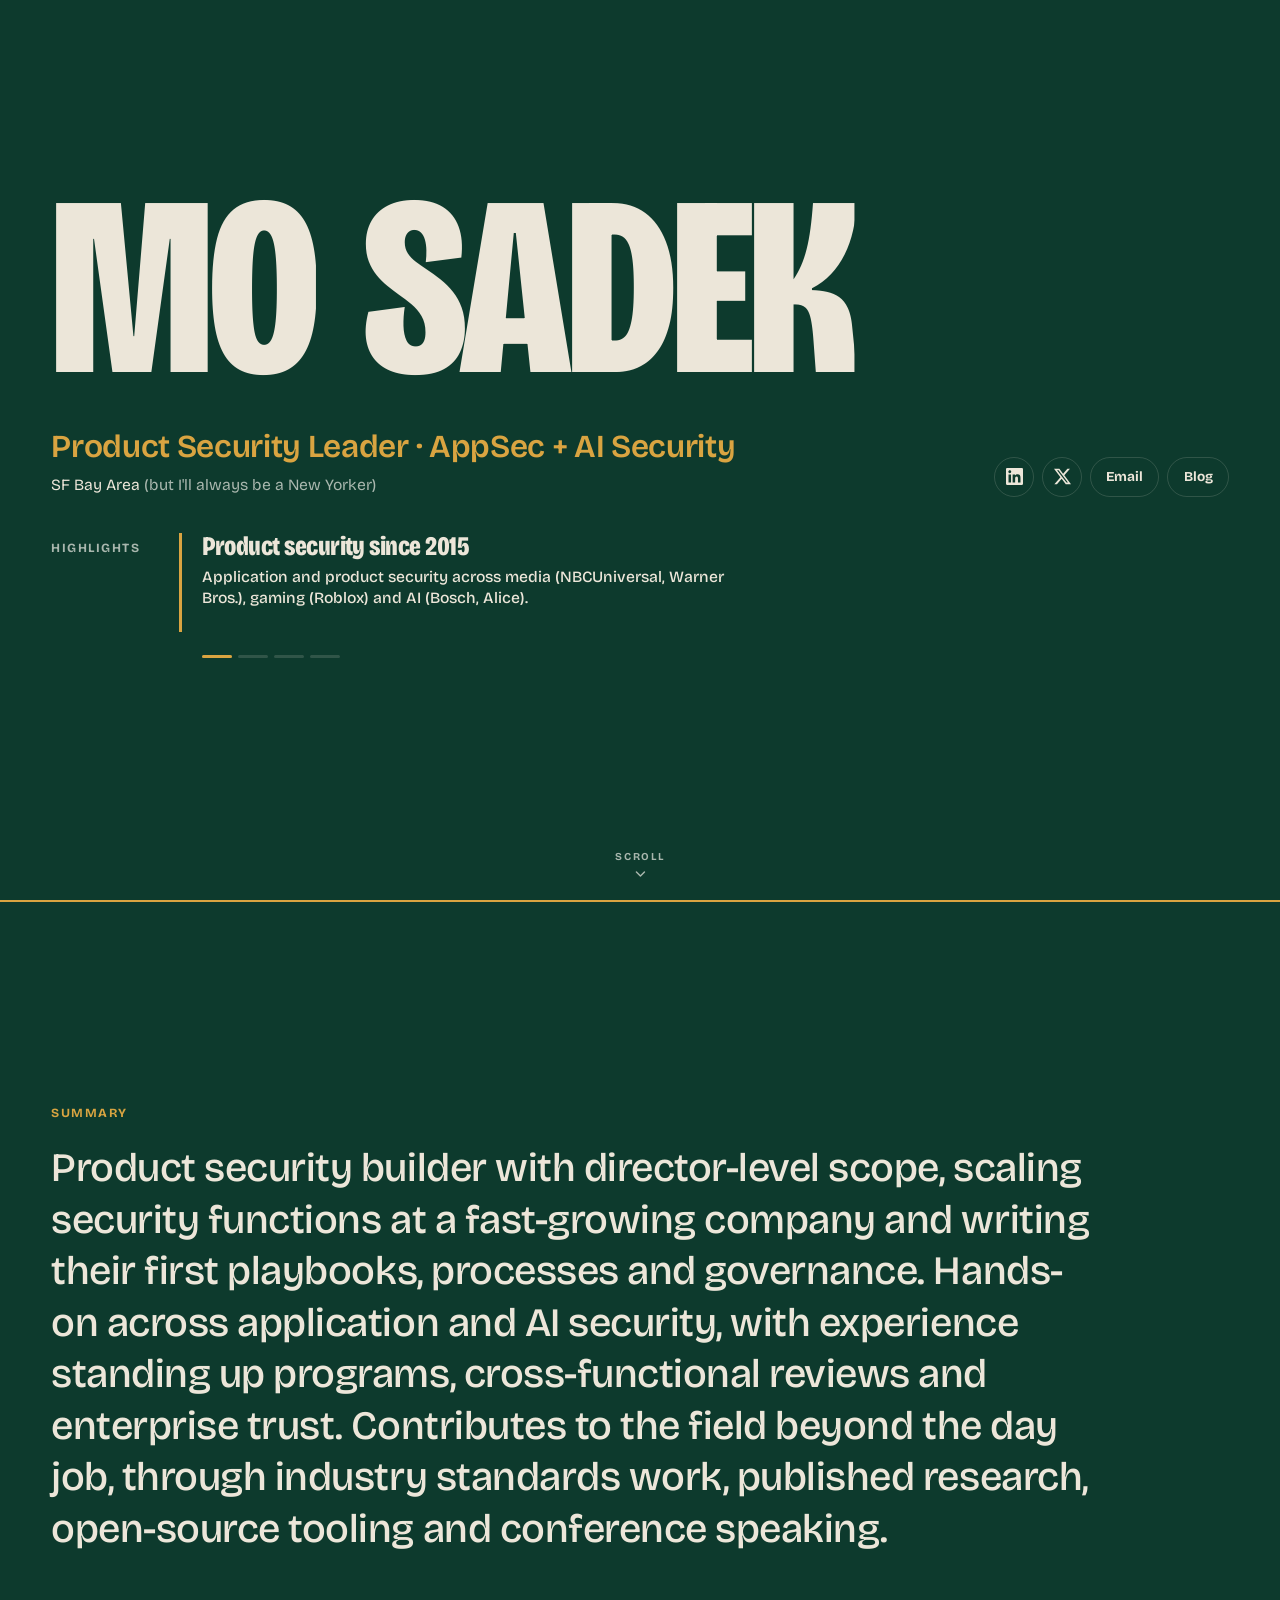
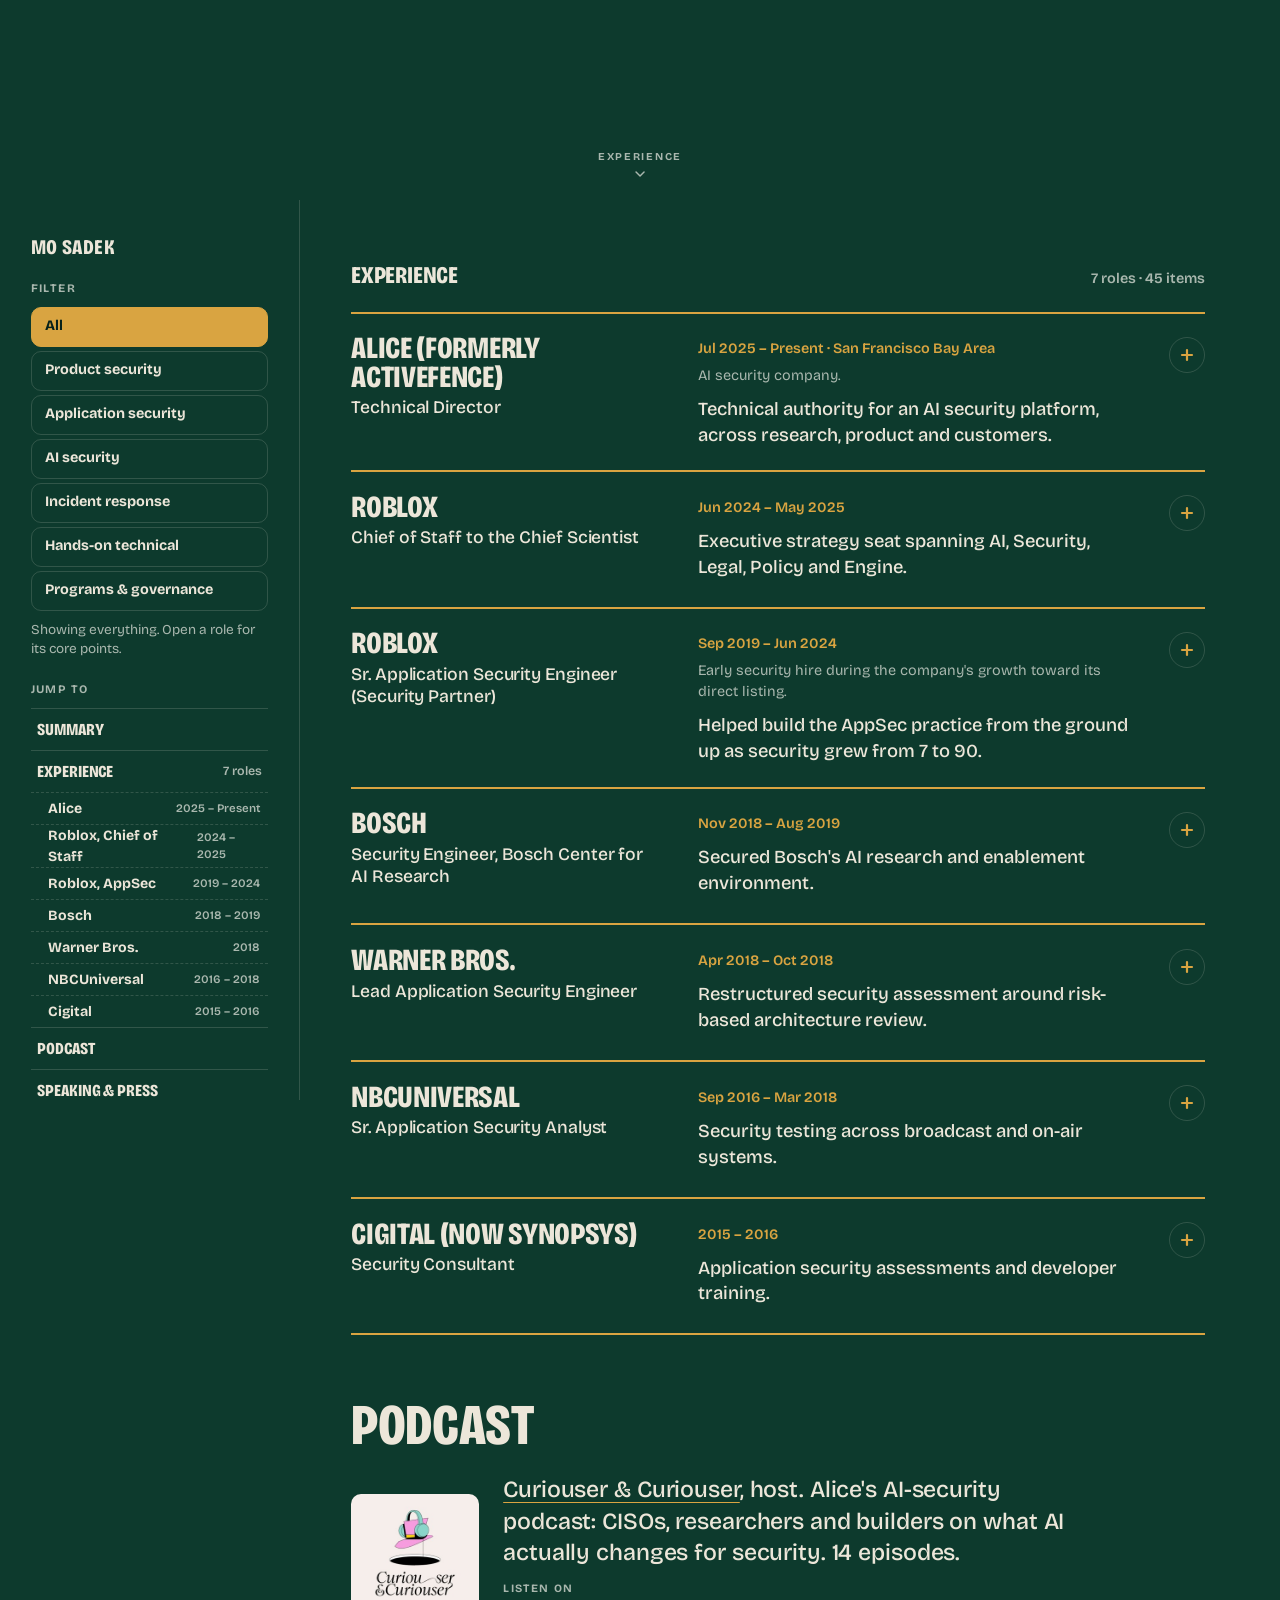
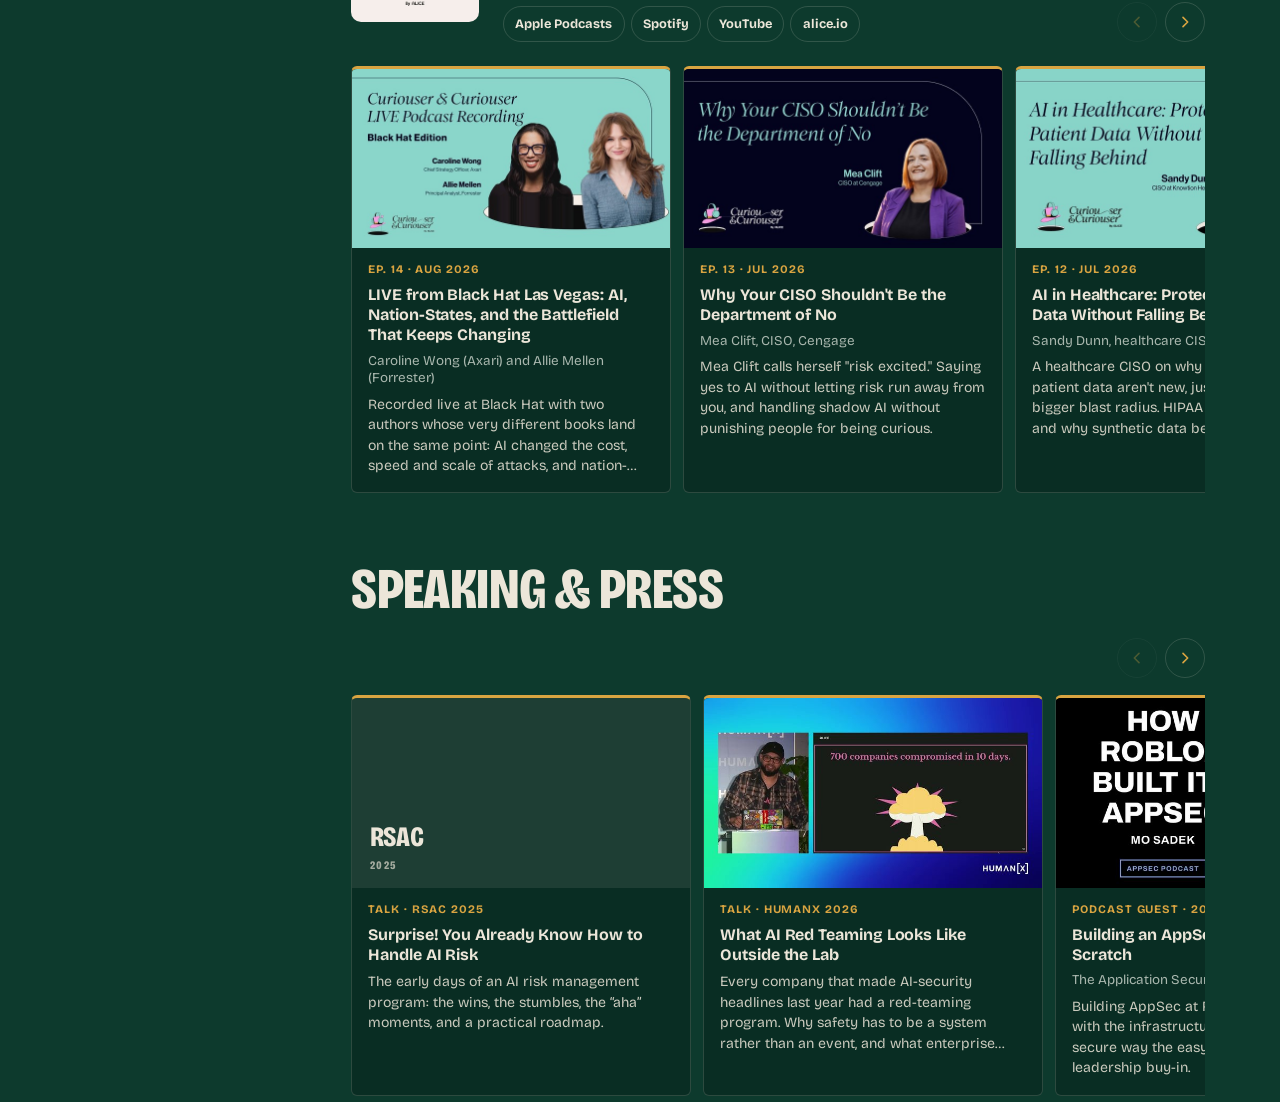
==== resume/index.html @ 2c46ff78 "feat: resume button opens the resume site; memo folds into Word is as show more" ====
<!doctype html>
<html lang="en">
<head>
<meta charset="utf-8">
<meta name="viewport" content="width=device-width, initial-scale=1, viewport-fit=cover">
<title>Mo Sadek</title>
<meta name="description" content="Mo Sadek, Product Security Leader. AppSec + AI Security.">
<link rel="preconnect" href="https://fonts.googleapis.com">
<link rel="preconnect" href="https://fonts.gstatic.com" crossorigin>
<script>document.documentElement.classList.add('js')</script>
<script>
/* ?skin=<name> picks the skin; anything not in this table falls back to green. Written with document.write so the
   stylesheet is parser-inserted and render-blocking, which keeps the page from flashing unstyled. */
(function () {
  var SKINS = {
    "green": {
      "fonts": "https://fonts.googleapis.com/css2?family=Bricolage+Grotesque:opsz,wdth,wght@12..96,75..100,200..800&display=swap",
      "scheme": "dark"
    },
    "paper": {
      "fonts": "https://fonts.googleapis.com/css2?family=Fraunces:ital,opsz,wght@0,9..144,300..700;1,9..144,300..700&family=Instrument+Sans:ital,wdth,wght@0,75..100,400..700;1,75..100,400..700&display=swap",
      "scheme": "light"
    },
    "term": {
      "fonts": "https://fonts.googleapis.com/css2?family=IBM+Plex+Mono:wght@400;500;600&family=IBM+Plex+Sans:wght@400;450;500;600;700&display=swap",
      "scheme": "dark"
    },
    "subway": {
      "fonts": "https://fonts.googleapis.com/css2?family=Inter:wght@400;500;600;700;800&display=swap",
      "scheme": "light"
    },
    "industrial": {
      "fonts": "https://fonts.googleapis.com/css2?family=Archivo:wght@400;500;600;700;800&family=Barlow+Condensed:wght@600;700;800&family=Big+Shoulders+Stencil+Display:wght@800;900&display=swap",
      "scheme": "light"
    },
    "loud": {
      "fonts": "https://fonts.googleapis.com/css2?family=Archivo:wdth,wght@62..125,100..900&family=DM+Mono:wght@400;500&display=swap",
      "scheme": "light"
    }
  };
  var k = new URLSearchParams(location.search).get('skin');
  if (!Object.prototype.hasOwnProperty.call(SKINS, k)) k = 'green';
  var s = SKINS[k];
  document.documentElement.dataset.skin = k;
  document.write('<meta name="color-scheme" content="' + s.scheme + '">' +
    '<link href="' + s.fonts + '" rel="stylesheet">' +
    '<link href="skins/' + k + '.css" rel="stylesheet">');
})();
</script>
<link href="base.css" rel="stylesheet">
</head>
<body>

<svg width="0" height="0" style="position:absolute" aria-hidden="true" focusable="false">
  <symbol id="i-li" viewBox="0 0 24 24"><path fill-rule="evenodd" d="M20.447 20.452h-3.554v-5.569c0-1.328-.027-3.037-1.852-3.037-1.853 0-2.136 1.445-2.136 2.939v5.667H9.351V9h3.414v1.561h.046c.477-.9 1.637-1.85 3.37-1.85 3.601 0 4.267 2.37 4.267 5.455v6.286zM5.337 7.433c-1.144 0-2.063-.926-2.063-2.065 0-1.138.92-2.063 2.063-2.063 1.14 0 2.064.925 2.064 2.063 0 1.139-.925 2.065-2.064 2.065zm1.782 13.019H3.555V9h3.564v11.452zM22.225 0H1.771C.792 0 0 .774 0 1.729v20.542C0 23.227.792 24 1.771 24h20.451C23.2 24 24 23.227 24 22.271V1.729C24 .774 23.2 0 22.222 0h.003z"/></symbol>
  <symbol id="i-x" viewBox="0 0 24 24"><path fill-rule="evenodd" d="M18.901 1.153h3.68l-8.04 9.19L24 22.846h-7.406l-5.8-7.584-6.638 7.584H.474l8.6-9.83L0 1.154h7.594l5.243 6.932ZM17.61 20.644h2.039L6.486 3.24H4.298Z"/></symbol>
</svg>
<header class="hero" id="top">
  <h1><span>Mo</span><span>Sadek</span></h1>
  <div class="sub">
    <div>
      <p class="title">Product Security Leader · AppSec + AI Security</p>
      <p class="where">SF Bay Area <small>(but I'll always be a New Yorker)</small></p>
    </div>
    <div class="links">
      <a class="ic" href="https://www.linkedin.com/in/msadek1/" target="_blank" rel="noopener" aria-label="LinkedIn"><svg aria-hidden="true"><use href="#i-li"/></svg></a>
      <a class="ic" href="https://x.com/Someguynamedmo" target="_blank" rel="noopener" aria-label="X"><svg aria-hidden="true"><use href="#i-x"/></svg></a>
      <a class="pill" href="mailto:mo@makesecurity.fun">Email</a>
      <a class="pill" href="https://blog.makesecurity.fun/" target="_blank" rel="noopener">Blog</a>
    </div>
  </div>
  <div class="spot" id="spot">
    <p class="lab" id="spot-lab">Highlights</p>
    <ul class="stage" aria-labelledby="spot-lab">
      <li class="on">
        <b>Product security since 2015</b>
        <p>Application and product security across media (NBCUniversal, Warner Bros.), gaming (Roblox) and AI (Bosch, Alice).</p>
      </li>
      <li>
        <b>Builds security from the ground up</b>
        <p>Helped build Roblox's AppSec practice and its first playbooks as security grew from 7 to 90 people.</p>
        <a href="https://appsec.buzzsprout.com/1730684/episodes/16403691-mo-sadek-building-an-appsec-program-from-scratch" target="_blank" rel="noopener">The Application Security Podcast, "Building an AppSec Program from Scratch"</a>
      </li>
      <li>
        <b>Securing AI since 2018</b>
        <p>From Bosch's Center for AI Research, to chairing Roblox's AI Review Board, to an AI security company.</p>
      </li>
      <li>
        <b>Shapes the field in public</b>
        <p>Co-led Rogue Agents (ASI10) in the OWASP Top 10 for Agentic Applications (2026), hosts Curiouser &amp; Curiouser, and speaks at RSAC and HumanX.</p>
        <a href="https://genai.owasp.org/resource/owasp-top-10-for-agentic-applications-for-2026/" target="_blank" rel="noopener">OWASP Top 10 for Agentic Applications</a>
      </li>
    </ul>
    <div class="dots" role="group" aria-label="Choose a highlight">
      <button type="button" aria-label="Highlight 1 of 4: Product security since 2015" aria-current="true"><i></i></button>
      <button type="button" aria-label="Highlight 2 of 4: Builds security from the ground up"><i></i></button>
      <button type="button" aria-label="Highlight 3 of 4: Securing AI since 2018"><i></i></button>
      <button type="button" aria-label="Highlight 4 of 4: Shapes the field in public"><i></i></button>
    </div>
    <p class="vh" id="spot-live" aria-live="off"></p>
  </div>
  <a class="cue" href="#summary"><span>Scroll</span><svg viewBox="0 0 24 24" aria-hidden="true"><path d="M6 9l6 6 6-6"/></svg></a>
</header>

<section class="summary" id="summary" aria-labelledby="h-summary">
  <h2 class="rv" id="h-summary" tabindex="-1">Summary</h2>
  <p class="rv">Product security builder with director-level scope, scaling security functions at a fast-growing company and writing their first playbooks, processes and governance. Hands-on across application and AI security, with experience standing up programs, cross-functional reviews and enterprise trust. Contributes to the field beyond the day job, through industry standards work, published research, open-source tooling and conference speaking.</p>
  <a class="cue" href="#experience"><span>Experience</span><svg viewBox="0 0 24 24" aria-hidden="true"><path d="M6 9l6 6 6-6"/></svg></a>
</section>

<div class="rail" id="rail">
  <div class="in">
    <p class="who cond"><a href="#top">Mo Sadek</a></p>
    <div>
      <p class="lab" aria-hidden="true">Filter</p>
      <div class="segwrap">
        <div class="seg" role="group" aria-label="Filter experience by area">
          <button type="button" data-f="all" aria-pressed="true">All</button>
          <button type="button" data-f="ps" aria-pressed="false" aria-label="Product security"><span class="short">Product</span><span class="full">Product security</span></button>
          <button type="button" data-f="as" aria-pressed="false" aria-label="Application security"><span class="short">AppSec</span><span class="full">Application security</span></button>
          <button type="button" data-f="ai" aria-pressed="false" aria-label="AI security"><span class="short">AI</span><span class="full">AI security</span></button>
          <button type="button" data-f="ir" aria-pressed="false" aria-label="Incident response"><span class="short">IR</span><span class="full">Incident response</span></button>
          <button type="button" data-f="te" aria-pressed="false" aria-label="Hands-on technical"><span class="short">Technical</span><span class="full">Hands-on technical</span></button>
          <button type="button" data-f="pg" aria-pressed="false" aria-label="Programs &amp; governance"><span class="short">Programs</span><span class="full">Programs &amp; governance</span></button>
        </div>
      </div>
      <p class="status" id="status" aria-live="polite"></p>
    </div>
    <nav aria-label="Sections">
      <p class="lab" aria-hidden="true">Jump to</p>
      <ul>
        <li><button type="button" class="jmp" data-to="summary">Summary</button></li>
        <li><button type="button" class="jmp" data-to="experience">Experience <small data-roles></small></button>
          <ul class="sub">
            <li><button type="button" class="jr" data-role="alice">Alice <small>2025 – Present</small></button></li>
            <li><button type="button" class="jr" data-role="roblox-cos">Roblox, Chief of Staff <small>2024 – 2025</small></button></li>
            <li><button type="button" class="jr" data-role="roblox-appsec">Roblox, AppSec <small>2019 – 2024</small></button></li>
            <li><button type="button" class="jr" data-role="bosch">Bosch <small>2018 – 2019</small></button></li>
            <li><button type="button" class="jr" data-role="warner">Warner Bros. <small>2018</small></button></li>
            <li><button type="button" class="jr" data-role="nbcu">NBCUniversal <small>2016 – 2018</small></button></li>
            <li><button type="button" class="jr" data-role="cigital">Cigital <small>2015 – 2016</small></button></li>
          </ul>
        </li>
        <li><button type="button" class="jmp" data-to="podcast">Podcast</button></li>
        <li><button type="button" class="jmp" data-to="speaking">Speaking &amp; press</button></li>
      </ul>
    </nav>
  </div>
</div>

<main class="content">

  <section class="experience" id="experience" aria-labelledby="h-experience">
    <div class="sechead rv">
      <h2 class="cond" id="h-experience" tabindex="-1">Experience</h2>
      <p class="meta" id="exp-meta"></p>
    </div>

    <div class="roles" id="roles" role="group" aria-label="Roles">
      <button type="button" class="rb" data-role="alice"><b>Alice</b><small>2025 – Present</small></button>
      <button type="button" class="rb" data-role="roblox-cos"><b>Roblox</b><small>Chief of Staff · 2024 – 2025</small></button>
      <button type="button" class="rb" data-role="roblox-appsec"><b>Roblox</b><small>AppSec · 2019 – 2024</small></button>
      <button type="button" class="rb" data-role="bosch"><b>Bosch</b><small>2018 – 2019</small></button>
      <button type="button" class="rb" data-role="warner"><b>Warner Bros.</b><small>2018</small></button>
      <button type="button" class="rb" data-role="nbcu"><b>NBCUniversal</b><small>2016 – 2018</small></button>
      <button type="button" class="rb" data-role="cigital"><b>Cigital</b><small>2015 – 2016</small></button>
    </div>

    <article class="card rv" id="alice">
      <div class="head">
        <h3 class="cond"><button type="button" class="tog" aria-expanded="false" aria-controls="b-alice">Alice (formerly ActiveFence) <span class="t">Technical Director</span></button></h3>
        <span class="pm" aria-hidden="true"><svg viewBox="0 0 16 16"><path d="M3 8h10"/><path class="v" d="M8 3v10"/></svg></span>
        <p class="when">Jul 2025 – Present · San Francisco Bay Area</p>
        <p class="note">AI security company.</p>
        <p class="hl">Technical authority for an AI security platform, across research, product and customers.</p>
      </div>
      <div class="body" id="b-alice">
        <ul>
          <li data-tier="core" data-t="ai"><span class="tg"><i>AI</i></span><span class="tx">Technical evangelist for Alice's AI security platform: explain model behavior, risk frameworks and product capabilities to enterprise customers, partners and executives.</span></li>
          <li data-tier="core" data-t="ai pg"><span class="tg"><i>AI</i><i>PG</i></span><span class="tx">Built the research-to-publication pipeline that turns Alice's security research into published work.</span></li>
          <li data-tier="core" data-t="ps ai te"><span class="tg"><i>PS</i><i>AI</i><i>TE</i></span><span class="tx">Turn customer feedback and field observations into working prototypes that product leadership uses to prioritize features.</span></li>
          <li data-tier="core" data-t="ai ps te"><span class="tg"><i>AI</i><i>PS</i><i>TE</i></span><span class="tx">Built <a href="https://caterpillar.alice.io" target="_blank" rel="noopener">Caterpillar</a>, an open-source scanner that audits AI agent skills for malicious behavior before install, with LLM-as-a-judge or rule-based modes, offline support and CI/CD gating.</span></li>
          <li data-tier="core" data-t="ai pg"><span class="tg"><i>AI</i><i>PG</i></span><span class="tx">Co-led the Rogue Agents (ASI10) risk area of the <a href="https://genai.owasp.org/resource/owasp-top-10-for-agentic-applications-for-2026/" target="_blank" rel="noopener">OWASP Top 10 for Agentic Applications (2026)</a>; represent Alice in OWASP, CoSAI and ISACA.</span></li>
          <li data-tier="more" data-t="ai te"><span class="tg"><i>AI</i><i>TE</i></span><span class="tx">Caterpillar also covers MCP tool configurations, with A–F grading.</span></li>
          <li data-tier="more" data-t="ai te"><span class="tg"><i>AI</i><i>TE</i></span><span class="tx">Built internal automation tooling (n8n workflows, persona-based feedback mechanisms) adopted by Marketing and Product to put AI capabilities to work.</span></li>
          <li data-tier="more" data-t="ps ai"><span class="tg"><i>PS</i><i>AI</i></span><span class="tx">Co-lead a small cross-functional working group that moves from raw signal (customer calls, demos, market feedback) to functional builds in tight cycles.</span></li>
          <li data-tier="core" data-t="ai"><span class="tg"><i>AI</i></span><span class="tx">Host of <a href="https://alice.io/podcast" target="_blank" rel="noopener">Curiouser &amp; Curiouser</a>, Alice's AI-security podcast.</span></li>
          <li data-tier="more" data-t="ai"><span class="tg"><i>AI</i></span><span class="tx">Represent technical direction on conference panels covering guardrails, content filtering and agentic system design.</span></li>
        </ul>
        <button type="button" class="more" aria-expanded="false"><svg viewBox="0 0 16 16" aria-hidden="true"><path d="M3 8h10"/><path class="v" d="M8 3v10"/></svg><span class="ml"></span></button>
      </div>
    </article>

    <article class="card rv" id="roblox-cos">
      <div class="head">
        <h3 class="cond"><button type="button" class="tog" aria-expanded="false" aria-controls="b-roblox-cos">Roblox <span class="t">Chief of Staff to the Chief Scientist</span></button></h3>
        <span class="pm" aria-hidden="true"><svg viewBox="0 0 16 16"><path d="M3 8h10"/><path class="v" d="M8 3v10"/></svg></span>
        <p class="when">Jun 2024 – May 2025</p>
        <p class="hl">Executive strategy seat spanning AI, Security, Legal, Policy and Engine.</p>
      </div>
      <div class="body" id="b-roblox-cos">
        <ul>
          <li data-tier="core" data-t="pg ai"><span class="tg"><i>PG</i><i>AI</i></span><span class="tx">Established and chaired a companywide AI Review Board, reviewing 80+ internal AI initiatives in the first year against a risk framework covering cost, ethics, performance, infrastructure and age-appropriate user safety.</span></li>
          <li data-tier="core" data-t="pg te"><span class="tg"><i>PG</i><i>TE</i></span><span class="tx">Implemented automated intake and triage across information security, data privacy, patent review and IP.</span></li>
          <li data-tier="core" data-t="ai ps"><span class="tg"><i>AI</i><i>PS</i></span><span class="tx">Evaluated third-party AI integrations and open-source models against internal security standards and regulatory requirements, with legal and compliance.</span></li>
          <li data-tier="more" data-t="pg"><span class="tg"><i>PG</i></span><span class="tx">Served as the Chief Scientist's proxy in executive meetings and author of executive communications, connecting research direction to engineering execution.</span></li>
          <li data-tier="more" data-t="pg"><span class="tg"><i>PG</i></span><span class="tx">Built a companywide patent and IP program: an automated invention-disclosure system, a monthly patent showcase, and a career framework tying patent creation to technical-leadership progression at Director+ levels.</span></li>
          <li data-tier="more" data-t="pg"><span class="tg"><i>PG</i></span><span class="tx">Created a research job classification with VPs and recruiting to attract academic talent, and a researcher-management system automating intake, access provisioning and off-boarding.</span></li>
          <li data-tier="more" data-t="pg"><span class="tg"><i>PG</i></span><span class="tx">Led program direction for a Lua-native web layer replacing Chromium implementations, and set up a device-performance and OOM metrics framework with data science.</span></li>
        </ul>
        <button type="button" class="more" aria-expanded="false"><svg viewBox="0 0 16 16" aria-hidden="true"><path d="M3 8h10"/><path class="v" d="M8 3v10"/></svg><span class="ml"></span></button>
      </div>
    </article>

    <article class="card rv" id="roblox-appsec">
      <div class="head">
        <h3 class="cond"><button type="button" class="tog" aria-expanded="false" aria-controls="b-roblox-appsec">Roblox <span class="t">Sr. Application Security Engineer (Security Partner)</span></button></h3>
        <span class="pm" aria-hidden="true"><svg viewBox="0 0 16 16"><path d="M3 8h10"/><path class="v" d="M8 3v10"/></svg></span>
        <p class="when">Sep 2019 – Jun 2024</p>
        <p class="note">Early security hire during the company's growth toward its direct listing.</p>
        <p class="hl">Helped build the AppSec practice from the ground up as security grew from 7 to 90.</p>
      </div>
      <div class="body" id="b-roblox-appsec">
        <ul>
          <li data-tier="core" data-t="ps as pg"><span class="tg"><i>PS</i><i>AS</i><i>PG</i></span><span class="tx">Helped build the application-security practice from the ground up, writing its first playbooks and processes: CI/CD integration, code review and architecture assessments.</span></li>
          <li data-tier="core" data-t="ps ir"><span class="tg"><i>PS</i><i>IR</i></span><span class="tx">Led and supported incident response, building the IR process and leading live incidents across account takeover and session management, insider threat (vendor and employee), and anomalous transactions and fraud.</span></li>
          <li data-tier="core" data-t="ps as pg"><span class="tg"><i>PS</i><i>AS</i><i>PG</i></span><span class="tx">Took over the bug-bounty / vulnerability-disclosure program in 2020: response rate from ~60% to 90%, average time to close from over a month to ~2 weeks.</span></li>
          <li data-tier="core" data-t="pg"><span class="tg"><i>PG</i></span><span class="tx">Led early compliance and regulatory conversations ahead of the direct listing, translating requirements into engineering guidance.</span></li>
          <li data-tier="core" data-t="ps as te"><span class="tg"><i>PS</i><i>AS</i><i>TE</i></span><span class="tx">Re-architected RBAC for the trust &amp; safety platform with its engineering team, rationalizing 400+ role IDs across a 5,000+ person outsourced workforce toward least privilege.</span></li>
          <li data-tier="core" data-t="ps as"><span class="tg"><i>PS</i><i>AS</i></span><span class="tx">Threat modeling and architecture reviews for high-impact systems, including the voice-chat system, region-specific apps for China and Vietnam, an authentication refactor supporting console quick-login and LMS SSO, and a platform-wide safety-system redesign across 30+ components and 7 engineering teams.</span></li>
          <li data-tier="core" data-t="ai ps pg"><span class="tg"><i>AI</i><i>PS</i><i>PG</i></span><span class="tx">Ran security program management for AI features across 4 teams (15 major features): reviews, testing and mitigation.</span></li>
          <li data-tier="core" data-t="ps as te"><span class="tg"><i>PS</i><i>AS</i><i>TE</i></span><span class="tx">Built parts of and maintained the internal ProdSec scanning platform.</span></li>
          <li data-tier="core" data-t="ps as pg te"><span class="tg"><i>PS</i><i>AS</i><i>PG</i><i>TE</i></span><span class="tx">Set up the open-source security process: automated review for internal projects up for release, a governance framework with Engineering Efficiency, supplemental dependency scanning, and GitHub workflow automation for release compliance.</span></li>
          <li data-tier="core" data-t="ps as pg"><span class="tg"><i>PS</i><i>AS</i><i>PG</i></span><span class="tx">Built a security partnership program that made AppSec the front door for engineering; the function grew from 3 to 12 engineers.</span></li>
          <li data-tier="core" data-t="pg"><span class="tg"><i>PG</i></span><span class="tx">Interviewed across InfoSec through its first ~40 hires, then was first point of contact for onboarding and mentoring new security hires as the org grew from 7 to 90.</span></li>
          <li data-tier="more" data-t="ps pg"><span class="tg"><i>PS</i><i>PG</i></span><span class="tx">Ran "Trust by Design" as the InfoSec representative: 120+ high-level compliance and safety reviews.</span></li>
          <li data-tier="more" data-t="ps as"><span class="tg"><i>PS</i><i>AS</i></span><span class="tx">Threat modeled certificate pinning for education products.</span></li>
          <li data-tier="more" data-t="ps as"><span class="tg"><i>PS</i><i>AS</i></span><span class="tx">Security design for the voice-chat system covered both voice-safety features and law-enforcement access requirements.</span></li>
          <li data-tier="more" data-t="ps ir"><span class="tg"><i>PS</i><i>IR</i></span><span class="tx">Incident response also covered niche gaming-specific abuse.</span></li>
          <li data-tier="more" data-t="ps as"><span class="tg"><i>PS</i><i>AS</i></span><span class="tx">Drove DevSecOps adoption.</span></li>
        </ul>
        <button type="button" class="more" aria-expanded="false"><svg viewBox="0 0 16 16" aria-hidden="true"><path d="M3 8h10"/><path class="v" d="M8 3v10"/></svg><span class="ml"></span></button>
      </div>
    </article>

    <article class="card rv" id="bosch">
      <div class="head">
        <h3 class="cond"><button type="button" class="tog" aria-expanded="false" aria-controls="b-bosch">Bosch <span class="t">Security Engineer, Bosch Center for AI Research</span></button></h3>
        <span class="pm" aria-hidden="true"><svg viewBox="0 0 16 16"><path d="M3 8h10"/><path class="v" d="M8 3v10"/></svg></span>
        <p class="when">Nov 2018 – Aug 2019</p>
        <p class="hl">Secured Bosch's AI research and enablement environment.</p>
      </div>
      <div class="body" id="b-bosch">
        <ul>
          <li data-tier="core" data-t="ps pg"><span class="tg"><i>PS</i><i>PG</i></span><span class="tx">Led ISO 27001 compliance initiatives for the AI research and enablement environment.</span></li>
          <li data-tier="core" data-t="ps ai"><span class="tg"><i>PS</i><i>AI</i></span><span class="tx">Threat-modeled autonomous-driving systems and their software supply chain.</span></li>
          <li data-tier="core" data-t="ps te"><span class="tg"><i>PS</i><i>TE</i></span><span class="tx">Built Kubernetes security policies and RBAC for a GPU cluster.</span></li>
          <li data-tier="core" data-t="ai te"><span class="tg"><i>AI</i><i>TE</i></span><span class="tx">Built an early ML-for-SOC threat-detection capability with the SOC team.</span></li>
          <li data-tier="more" data-t="ps pg te"><span class="tg"><i>PS</i><i>PG</i><i>TE</i></span><span class="tx">Built a data-integrity verification system for international ML manufacturing under strict regional data regulation.</span></li>
        </ul>
        <button type="button" class="more" aria-expanded="false"><svg viewBox="0 0 16 16" aria-hidden="true"><path d="M3 8h10"/><path class="v" d="M8 3v10"/></svg><span class="ml"></span></button>
      </div>
    </article>

    <article class="card rv" id="warner">
      <div class="head">
        <h3 class="cond"><button type="button" class="tog" aria-expanded="false" aria-controls="b-warner">Warner Bros. <span class="t">Lead Application Security Engineer</span></button></h3>
        <span class="pm" aria-hidden="true"><svg viewBox="0 0 16 16"><path d="M3 8h10"/><path class="v" d="M8 3v10"/></svg></span>
        <p class="when">Apr 2018 – Oct 2018</p>
        <p class="hl">Restructured security assessment around risk-based architecture review.</p>
      </div>
      <div class="body" id="b-warner">
        <ul>
          <li data-tier="core" data-t="ps as pg"><span class="tg"><i>PS</i><i>AS</i><i>PG</i></span><span class="tx">Restructured the security-assessment program around risk-based architecture reviews and improved third-party risk review.</span></li>
          <li data-tier="more" data-t="pg"><span class="tg"><i>PG</i></span><span class="tx">Strengthened security training delivery and mentored junior engineers.</span></li>
        </ul>
        <button type="button" class="more" aria-expanded="false"><svg viewBox="0 0 16 16" aria-hidden="true"><path d="M3 8h10"/><path class="v" d="M8 3v10"/></svg><span class="ml"></span></button>
      </div>
    </article>

    <article class="card rv" id="nbcu">
      <div class="head">
        <h3 class="cond"><button type="button" class="tog" aria-expanded="false" aria-controls="b-nbcu">NBCUniversal <span class="t">Sr. Application Security Analyst</span></button></h3>
        <span class="pm" aria-hidden="true"><svg viewBox="0 0 16 16"><path d="M3 8h10"/><path class="v" d="M8 3v10"/></svg></span>
        <p class="when">Sep 2016 – Mar 2018</p>
        <p class="hl">Security testing across broadcast and on-air systems.</p>
      </div>
      <div class="body" id="b-nbcu">
        <ul>
          <li data-tier="core" data-t="ps as pg"><span class="tg"><i>PS</i><i>AS</i><i>PG</i></span><span class="tx">Led security testing across broadcast and on-air systems, including a PCI compliance program.</span></li>
          <li data-tier="core" data-t="ps as"><span class="tg"><i>PS</i><i>AS</i></span><span class="tx">Built a mobile application review program from the ground up.</span></li>
          <li data-tier="more" data-t="ps as te"><span class="tg"><i>PS</i><i>AS</i><i>TE</i></span><span class="tx">Developed custom scanning tooling that improved remediation tracking.</span></li>
        </ul>
        <button type="button" class="more" aria-expanded="false"><svg viewBox="0 0 16 16" aria-hidden="true"><path d="M3 8h10"/><path class="v" d="M8 3v10"/></svg><span class="ml"></span></button>
      </div>
    </article>

    <article class="card rv" id="cigital">
      <div class="head">
        <h3 class="cond"><button type="button" class="tog" aria-expanded="false" aria-controls="b-cigital">Cigital (now Synopsys) <span class="t">Security Consultant</span></button></h3>
        <span class="pm" aria-hidden="true"><svg viewBox="0 0 16 16"><path d="M3 8h10"/><path class="v" d="M8 3v10"/></svg></span>
        <p class="when">2015 – 2016</p>
        <p class="hl">Application security assessments and developer training.</p>
      </div>
      <div class="body" id="b-cigital">
        <ul>
          <li data-tier="core" data-t="ps as"><span class="tg"><i>PS</i><i>AS</i></span><span class="tx">OWASP Top 10 vulnerability assessments, remediation guidance and developer security training.</span></li>
          <li data-tier="more" data-t="as"><span class="tg"><i>AS</i></span><span class="tx">Created consultant training on vulnerability discovery, exploitation and mitigation.</span></li>
        </ul>
        <button type="button" class="more" aria-expanded="false"><svg viewBox="0 0 16 16" aria-hidden="true"><path d="M3 8h10"/><path class="v" d="M8 3v10"/></svg><span class="ml"></span></button>
      </div>
    </article>
  </section>

  <section class="podcast" id="podcast" aria-labelledby="h-podcast">
    <h2 class="cond rv" id="h-podcast" tabindex="-1">Podcast</h2>
    <div class="show rv">
      <img class="cover" src="pod/cover.jpg" alt="Curiouser &amp; Curiouser cover art" width="300" height="300">
      <div>
        <p class="lead"><a href="https://alice.io/podcast" target="_blank" rel="noopener">Curiouser &amp; Curiouser</a>, host. Alice's AI-security podcast: CISOs, researchers and builders on what AI actually changes for security. 14 episodes.</p>
        <div class="listen">
          <p class="lab">Listen on</p>
          <a href="https://podcasts.apple.com/us/podcast/curiouser-curiouser/id1876311060" target="_blank" rel="noopener">Apple Podcasts</a>
          <a href="https://open.spotify.com/show/5c2sTWoqHEYLrXfLLegvek" target="_blank" rel="noopener">Spotify</a>
          <a href="https://www.youtube.com/@Alice.io.advance.unafraid" target="_blank" rel="noopener">YouTube</a>
          <a href="https://alice.io/podcast" target="_blank" rel="noopener">alice.io</a>
        </div>
      </div>
      <div class="carnav" data-for="eps">
        <button type="button" data-dir="-1" aria-label="Previous episodes"><svg viewBox="0 0 24 24"><path d="M15 5l-7 7 7 7"/></svg></button>
        <button type="button" data-dir="1" aria-label="Next episodes"><svg viewBox="0 0 24 24"><path d="M9 5l7 7-7 7"/></svg></button>
      </div>
    </div>
    <ul class="car eps rv" id="eps" tabindex="0" aria-label="Episodes, newest first, scroll sideways">
      <li><a class="ep" href="https://www.youtube.com/watch?v=asXtIu1kGk8" target="_blank" rel="noopener"><img class="th" src="pod/ep14.jpg" alt="" width="640" height="360" loading="lazy" decoding="async"><span class="n">Ep. 14 · Aug 2026</span><span class="t">LIVE from Black Hat Las Vegas: AI, Nation-States, and the Battlefield That Keeps Changing</span><span class="g">Caroline Wong (Axari) and Allie Mellen (Forrester)</span><span class="s">Recorded live at Black Hat with two authors whose very different books land on the same point: AI changed the cost, speed and scale of attacks, and nation-state playbooks show why that matters.</span></a></li>
      <li><a class="ep" href="https://www.youtube.com/watch?v=0oZZpxYEU0A" target="_blank" rel="noopener"><img class="th" src="pod/ep13.jpg" alt="" width="640" height="360" loading="lazy" decoding="async"><span class="n">Ep. 13 · Jul 2026</span><span class="t">Why Your CISO Shouldn't Be the Department of No</span><span class="g">Mea Clift, CISO, Cengage</span><span class="s">Mea Clift calls herself "risk excited." Saying yes to AI without letting risk run away from you, and handling shadow AI without punishing people for being curious.</span></a></li>
      <li><a class="ep" href="https://www.youtube.com/watch?v=9yqk7sGpb74" target="_blank" rel="noopener"><img class="th" src="pod/ep12.jpg" alt="" width="640" height="360" loading="lazy" decoding="async"><span class="n">Ep. 12 · Jul 2026</span><span class="t">AI in Healthcare: Protecting Patient Data Without Falling Behind</span><span class="g">Sandy Dunn, healthcare CISO</span><span class="s">A healthcare CISO on why AI's threats to patient data aren't new, just faster with a bigger blast radius. HIPAA as a checkbox, and why synthetic data beats guarding data you never needed.</span></a></li>
      <li><a class="ep" href="https://www.youtube.com/watch?v=jRuVMUpmVNQ" target="_blank" rel="noopener"><img class="th" src="pod/ep11.jpg" alt="" width="640" height="360" loading="lazy" decoding="async"><span class="n">Ep. 11 · Jun 2026</span><span class="t">The Former Google Cloud CISO's Take on AI, Agents, and What Comes Next</span><span class="g">Phil Venables, former Google Cloud CISO</span><span class="s">Goldman Sachs CISO, Google Cloud's first CISO, now at Ballistic Ventures. Attackers scaling up, what changes when the actor in your environment is an agent, and going back to basics.</span></a></li>
      <li><a class="ep" href="https://www.youtube.com/watch?v=-wBcgYpPhkI" target="_blank" rel="noopener"><img class="th" src="pod/ep10.jpg" alt="" width="640" height="360" loading="lazy" decoding="async"><span class="n">Ep. 10 · Jun 2026</span><span class="t">AI in Finance: From Money Laundering to Deepfakes</span><span class="g">Dr. Janet Bastiman, Napier AI</span><span class="s">Why fraud is easier to catch than money laundering, how deepfakes fooled finance teams out of millions, and why the humans overseeing AI matter more than ever.</span></a></li>
      <li><a class="ep" href="https://www.youtube.com/watch?v=3AgZN0qXoOQ" target="_blank" rel="noopener"><img class="th" src="pod/ep9.jpg" alt="" width="640" height="360" loading="lazy" decoding="async"><span class="n">Ep. 9 · Jun 2026</span><span class="t">Afraid AI Will Replace You? Here's the One Skill It Can't</span><span class="g">James Villarrubia, former NASA</span><span class="s">From AI for NASA's aerospace programs to travel-tech CTO. Curiosity as the skill of the AI era, and what happens when we stop pushing back on the answers we get.</span></a></li>
      <li><a class="ep" href="https://www.youtube.com/watch?v=iBPvr83U4G0" target="_blank" rel="noopener"><img class="th" src="pod/ep8.jpg" alt="" width="640" height="360" loading="lazy" decoding="async"><span class="n">Ep. 8 · May 2026</span><span class="t">The Problem With AI Observability Nobody Wants To Admit</span><span class="g">Alison Cossette, ClariTrace</span><span class="s">Enterprise AI is moving faster than anyone's visibility into it. Why observability and traceability aren't optional, and what to put in place before something goes wrong.</span></a></li>
      <li><a class="ep" href="https://www.youtube.com/watch?v=uWLKp4KJidA" target="_blank" rel="noopener"><img class="th" src="pod/ep7.jpg" alt="" width="640" height="360" loading="lazy" decoding="async"><span class="n">Ep. 7 · May 2026</span><span class="t">What Does It Actually Take to Build Unbiased AI?</span><span class="g">Tennisha Martin, BlackGirlsHack</span><span class="s">The founder of BlackGirlsHack on AI bias, why systems are only as good as the people building them, and breaking into a field that wasn't designed for everyone.</span></a></li>
      <li><a class="ep" href="https://www.youtube.com/watch?v=cLr67B4lQKU" target="_blank" rel="noopener"><img class="th" src="pod/ep6.jpg" alt="" width="640" height="360" loading="lazy" decoding="async"><span class="n">Ep. 6 · Apr 2026</span><span class="t">AI Governance Needs a Dungeon Master</span><span class="g">David Wendt</span><span class="s">Thirty years building models for the Fortune 100, and a Dungeon Master. Red teaming, metrics for probabilistic systems, and measuring outcomes instead of AI.</span></a></li>
      <li><a class="ep" href="https://www.youtube.com/watch?v=EPj2iF0XH18" target="_blank" rel="noopener"><img class="th" src="pod/ep5.jpg" alt="" width="640" height="360" loading="lazy" decoding="async"><span class="n">Ep. 5 · Apr 2026</span><span class="t">Your LLM Has No Idea What It's Doing</span><span class="g">Diana Kelley, CISO, Noma Security</span><span class="s">Four decades in security. Why the LLM is not your guardrail, and how agentic AI exposes hygiene debt you already knew you had.</span></a></li>
      <li><a class="ep" href="https://www.youtube.com/watch?v=8ft3_OVJEtc" target="_blank" rel="noopener"><img class="th" src="pod/ep4.jpg" alt="" width="640" height="360" loading="lazy" decoding="async"><span class="n">Ep. 4 · Mar 2026</span><span class="t">Resilience by Design: Inside Estonia's Digital Nation</span><span class="g">Joseph Carson, Segura</span><span class="s">Twenty-three years inside Estonia's digital transformation: what engineering trust at a national scale takes, and what went wrong along the way.</span></a></li>
      <li><a class="ep" href="https://www.youtube.com/watch?v=UtoVjbxFGuM" target="_blank" rel="noopener"><img class="th" src="pod/ep3.jpg" alt="" width="640" height="360" loading="lazy" decoding="async"><span class="n">Ep. 3 · Mar 2026</span><span class="t">Building AI We Can Actually Trust</span><span class="g">Laura Powell, LatticeFlow AI</span><span class="s">Turning responsible-AI principles into technical controls, why so many systems never reach production, and thinking about risk as agents spread.</span></a></li>
      <li><a class="ep" href="https://www.youtube.com/watch?v=lWusxShSzEI" target="_blank" rel="noopener"><img class="th" src="pod/ep2.jpg" alt="" width="640" height="360" loading="lazy" decoding="async"><span class="n">Ep. 2 · Feb 2026</span><span class="t">Securing Agentic AI: The OWASP Approach</span><span class="g">Steve Wilson, OWASP GenAI co-chair</span><span class="s">The OWASP GenAI Security Project co-chair on agentic AI security: prompt injection, guardrails, and keeping humans in the loop as agents scale.</span></a></li>
      <li><a class="ep" href="https://www.youtube.com/watch?v=VGsa7iCrDKs" target="_blank" rel="noopener"><img class="th" src="pod/ep1.jpg" alt="" width="640" height="360" loading="lazy" decoding="async"><span class="n">Ep. 1 · Feb 2026</span><span class="t">Making Sense of AI: Trust, Scale, and the Human Role</span><span class="g">Julie Tsai</span><span class="s">The premiere. AI, security, and why curiosity and human judgment still matter as technology scales.</span></a></li>
    </ul>
  </section>

  <section class="speaking" id="speaking" aria-labelledby="h-speaking">
    <h2 class="cond rv" id="h-speaking" tabindex="-1">Speaking &amp; press</h2>
    <div class="ephead talkhead rv">
      <div class="carnav" data-for="talks">
        <button type="button" data-dir="-1" aria-label="Previous talks"><svg viewBox="0 0 24 24"><path d="M15 5l-7 7 7 7"/></svg></button>
        <button type="button" data-dir="1" aria-label="Next talks"><svg viewBox="0 0 24 24"><path d="M9 5l7 7-7 7"/></svg></button>
      </div>
    </div>
    <ul class="car eps talkcar rv" id="talks" tabindex="0" aria-label="Talks, panels, podcasts and press, scroll sideways">
      <li><a class="ep" href="https://www.rsaconference.com/experts/mo-sadek" target="_blank" rel="noopener"><span class="th tile cond" aria-hidden="true">RSAC<i>2025</i></span><span class="n">Talk · RSAC 2025</span><span class="t">Surprise! You Already Know How to Handle AI Risk</span><span class="s">The early days of an AI risk management program: the wins, the stumbles, the “aha” moments, and a practical roadmap.</span></a></li>
      <li><a class="ep" href="https://www.youtube.com/watch?v=DFS0tiE_XVc" target="_blank" rel="noopener"><img class="th" src="talks/humanx.jpg" alt="" width="640" height="360" loading="lazy" decoding="async"><span class="n">Talk · HumanX 2026</span><span class="t">What AI Red Teaming Looks Like Outside the Lab</span><span class="s">Every company that made AI-security headlines last year had a red-teaming program. Why safety has to be a system rather than an event, and what enterprise programs keep getting wrong.</span></a></li>
      <li><a class="ep" href="https://www.youtube.com/watch?v=xY0MuRHqYwg" target="_blank" rel="noopener"><img class="th" src="talks/appsecpod.jpg" alt="" width="640" height="360" loading="lazy" decoding="async"><span class="n">Podcast guest · 2025</span><span class="t">Building an AppSec Program from Scratch</span><span class="g">The Application Security Podcast</span><span class="s">Building AppSec at Roblox: a stint embedded with the infrastructure team, making the secure way the easy way, and earning leadership buy-in.</span></a></li>
      <li><a class="ep" href="https://paris2026.gosim.org/speakers/mo-sadek/" target="_blank" rel="noopener"><img class="th" src="talks/gosim.jpg" alt="" width="640" height="360" loading="lazy" decoding="async"><span class="n">Panel · GOSIM Paris 2026</span><span class="t">The Agentic AI Moment: From Models to Intelligent Systems</span><span class="s">Panel on the Agentic AI Summit track, Paris, May 2026.</span></a></li>
      <li><a class="ep" href="https://www.vanityfair.com/news/story/dario-amodei-anthropic-ai" target="_blank" rel="noopener"><img class="th" src="talks/vanityfair.jpg" alt="" width="640" height="360" loading="lazy" decoding="async"><span class="n">Press · Vanity Fair, April 2026</span><span class="t">Dario Amodei Has a Cold</span><span class="s">Joe Hagan’s Anthropic profile. Mo is quoted as an AI risk assessor, on guardrails and the culture around AI safety.</span></a></li>
      <li><a class="ep" href="https://www.youtube.com/watch?v=dxfmJXRoaVw" target="_blank" rel="noopener"><img class="th" src="talks/burrito.jpg" alt="" width="640" height="360" loading="lazy" decoding="async"><span class="n">Panel · Agentic AI Summit, New York</span><span class="t">The Burrito Bot That Wrote Code</span><span class="s">Why testing AI in production is its own discipline: your test set only holds what you expected, and your customers do the rest.</span></a></li>
      <li><a class="ep" href="https://cybersecuritysummit.com/speaker/mo-sadek/" target="_blank" rel="noopener"><span class="th tile cond" aria-hidden="true">Cybersecurity Summit<i>2025</i></span><span class="n">Speaker · 2025</span><span class="t">Gen AI Application Security &amp; Risk</span><span class="g">The Official Cybersecurity Summit</span></a></li>
      <li><a class="ep" href="https://www.youtube.com/watch?v=xNSTUDIl2rQ" target="_blank" rel="noopener"><img class="th" src="talks/shiftnow.jpg" alt="" width="640" height="360" loading="lazy" decoding="async"><span class="n">Panel · ShiftNow, Ep. 6</span><span class="t">The Rise of AI Red Teaming</span><span class="s">How attack surfaces change once copilots, agents and MCP-connected services are in the stack. “The agent can go 24/7, capped only by token credits.”</span></a></li>
      <li><a class="ep" href="https://kenhuangus.substack.com/p/a-debrief-from-the-outsiders-and" target="_blank" rel="noopener"><span class="th tile cond" aria-hidden="true">Outsiders &amp; Outliers<i>Black Hat week</i></span><span class="n">MC · Black Hat 2025 week</span><span class="t">Outsiders &amp; Outliers</span><span class="g">Master of ceremonies</span><span class="s">An evening of agentic-AI risk talks during Black Hat week.</span></a></li>
      <li><a class="ep" href="https://www.aidataanalytics.network/events-responsible-ai-summit/speakers/mo-sadek" target="_blank" rel="noopener"><span class="th tile cond" aria-hidden="true">Responsible AI Summit<i>London 2026</i></span><span class="n">Speaker · London, Sept 2026</span><span class="t">Responsible AI Summit (UK)</span></a></li>
      <li><a class="ep" href="https://alice.io/events/kidtech-la-2026" target="_blank" rel="noopener"><span class="th tile cond" aria-hidden="true">kidTECH<i>LA 2026</i></span><span class="n">Panel · kidTECH LA 2026</span><span class="t">AI Toys &amp; Chatbots Under the Microscope</span><span class="s">What Alice’s findings on the hidden risks of AI toys mean for building responsibly for kids.</span></a></li>
    </ul>  </section>
</main>

<button type="button" class="fab" id="fab" aria-haspopup="dialog" aria-controls="jump" aria-expanded="false">
  <svg viewBox="0 0 24 24" aria-hidden="true"><path d="M4 7h16M4 12h16M4 17h10"/></svg>Jump to
</button>
<dialog class="sheet" id="jump" aria-labelledby="jump-lab">
  <div class="grab" aria-hidden="true"></div>
  <div class="top"><b class="lab" id="jump-lab">Jump to</b><button type="button" class="x" id="jump-x" aria-label="Close"><svg viewBox="0 0 16 16"><path d="M3 3l10 10M13 3L3 13"/></svg></button></div>
  <ul>
    <li><button type="button" class="jmp" data-to="top">Top <small>Mo Sadek</small></button></li>
    <li><button type="button" class="jmp" data-to="summary">Summary</button></li>
    <li><button type="button" class="jmp" data-to="experience">Experience <small data-roles></small></button>
      <ul class="sub">
        <li><button type="button" class="jr" data-role="alice">Alice <small>2025 – Present</small></button></li>
        <li><button type="button" class="jr" data-role="roblox-cos">Roblox, Chief of Staff <small>2024 – 2025</small></button></li>
        <li><button type="button" class="jr" data-role="roblox-appsec">Roblox, AppSec <small>2019 – 2024</small></button></li>
        <li><button type="button" class="jr" data-role="bosch">Bosch <small>2018 – 2019</small></button></li>
        <li><button type="button" class="jr" data-role="warner">Warner Bros. <small>2018</small></button></li>
        <li><button type="button" class="jr" data-role="nbcu">NBCUniversal <small>2016 – 2018</small></button></li>
        <li><button type="button" class="jr" data-role="cigital">Cigital <small>2015 – 2016</small></button></li>
      </ul>
    </li>
    <li><button type="button" class="jmp" data-to="podcast">Podcast</button></li>
    <li><button type="button" class="jmp" data-to="speaking">Speaking &amp; press</button></li>
  </ul>
</dialog>

<div class="vh" aria-live="polite" id="live"></div>

<script>
(() => {
  'use strict';
  const NAMES = { all: 'All', ps: 'Product security', as: 'Application security', ai: 'AI security', ir: 'Incident response', te: 'Hands-on technical', pg: 'Programs & governance' };
  const FILTERS = Object.keys(NAMES);
  const SECTIONS = ['summary', 'experience', 'podcast', 'speaking'];
  const $ = (s, r = document) => r.querySelector(s);
  const $$ = (s, r = document) => Array.from(r.querySelectorAll(s));
  const reduced = () => matchMedia('(prefers-reduced-motion: reduce)').matches;
  const motion = () => reduced() ? 'auto' : 'smooth';

  const cards = $$('.card');
  const segs = $$('.seg button');
  const seg = $('.seg');
  const live = $('#live');
  const status = $('#status');
  const expMeta = $('#exp-meta');
  const rail = $('#rail');
  const hero = $('.hero');
  const strip = $('#roles');
  const roleEls = $$('[data-role]');
  let filter = 'all';

  const tagsOf = li => li.dataset.t.split(' ');
  const matches = (li, f) => f === 'all' || tagsOf(li).includes(f);
  const moreLabel = (open, n) => open ? 'Show less' : `Show ${n} more`;

  function renderCard(card) {
    const items = $$('.body li', card);
    const more = $('.more', card);
    const inScope = items.filter(li => matches(li, filter));
    const moreCount = filter === 'all' ? items.filter(li => li.dataset.tier === 'more').length : 0;
    const moreOpen = card.classList.contains('more-open');

    items.forEach(li => {
      let show = matches(li, filter);
      if (filter === 'all' && li.dataset.tier === 'more' && !moreOpen) show = false;
      li.classList.toggle('off', !show);
      $$('.tg i', li).forEach(i => i.classList.toggle('dim', filter !== 'all' && i.textContent.toLowerCase() !== filter));
    });

    const off = inScope.length === 0;
    card.classList.toggle('off', off);
    roleEls.filter(el => el.dataset.role === card.id).forEach(el => el.classList.toggle('off', off));

    if (more) {
      more.classList.toggle('off', moreCount === 0 || filter !== 'all');
      more.setAttribute('aria-expanded', String(moreOpen));
      $('.ml', more).textContent = moreLabel(moreOpen, moreCount);
    }
    return inScope.length;
  }

  function setOpen(card, open) {
    card.classList.toggle('open', open);
    $('.tog', card).setAttribute('aria-expanded', String(open));
  }

  function renderAll(announce) {
    let roles = 0, total = 0;
    cards.forEach(card => {
      const n = renderCard(card);
      if (n) { roles++; total += n; }
    });
    const rolesTxt = `${roles} role${roles === 1 ? '' : 's'}`;
    expMeta.textContent = filter === 'all' ? `${rolesTxt} · ${total} items` : `${NAMES[filter]} · ${total} item${total === 1 ? '' : 's'} across ${rolesTxt}`;
    status.textContent = filter === 'all' ? 'Showing everything. Open a role for its core points.' : `Showing only ${NAMES[filter]} work. Matching roles are open.`;
    $$('[data-roles]').forEach(el => { el.textContent = rolesTxt; });
    if (announce) live.textContent = filter === 'all' ? `Showing all ${total} items across ${rolesTxt}.` : `Filtered to ${NAMES[filter]}: ${total} items across ${rolesTxt}.`;
    measureStick();
    markCurrent();
  }

  function setFilter(f, { announce = true, updateHash = true } = {}) {
    if (!FILTERS.includes(f)) f = 'all';
    filter = f;
    segs.forEach(b => b.setAttribute('aria-pressed', String(b.dataset.f === f)));
    cards.forEach(card => {
      card.classList.remove('more-open');
      setOpen(card, f !== 'all' && $$('.body li', card).some(li => matches(li, f)));
    });
    renderAll(announce);
    const pressed = segs.find(b => b.dataset.f === f);
    if (pressed && seg.scrollWidth > seg.clientWidth) {
      seg.scrollTo({ left: pressed.offsetLeft - seg.offsetLeft - 3, behavior: motion() });
    }
    if (updateHash) {
      const url = f === 'all' ? location.pathname + location.search : `#f=${f}`;
      history.replaceState(null, '', url);
    }
  }

  segs.forEach(b => b.addEventListener('click', () => setFilter(b.dataset.f)));

  cards.forEach(card => {
    $('.tog', card).addEventListener('click', () => setOpen(card, !card.classList.contains('open')));
    const more = $('.more', card);
    if (more) more.addEventListener('click', () => {
      card.classList.toggle('more-open');
      renderCard(card);
      const first = $$('.body li[data-tier="more"]', card)[0];
      if (card.classList.contains('more-open') && first) { first.tabIndex = -1; first.focus({ preventScroll: true }); }
    });
  });

  // Sticky offsets: the filter row and the role strip overlay content on small screens only.
  function measureStick() {
    const small = innerWidth < 1024;
    const overlay = small && getComputedStyle(rail).position === 'sticky';
    document.documentElement.style.setProperty('--stick', overlay ? rail.offsetHeight + 'px' : '0px');
    document.documentElement.style.setProperty('--strip', small ? strip.offsetHeight + 'px' : '0px');
  }
  measureStick();
  addEventListener('resize', measureStick);

  const stickPx = () => parseFloat(getComputedStyle(document.documentElement).getPropertyValue('--stick')) || 0;
  const stripPx = () => parseFloat(getComputedStyle(document.documentElement).getPropertyValue('--strip')) || 0;

  // Landing exit. CSS scroll-driven animation where supported; otherwise --hp drives the same transform.
  const heroJS = !!hero && !reduced() && !(window.CSS && CSS.supports && CSS.supports('animation-timeline: view()'));
  if (heroJS) hero.classList.add('jsx');
  function heroProgress() {
    if (!heroJS) return;
    const p = Math.min(1, Math.max(0, scrollY / (hero.offsetHeight || 1)));
    hero.style.setProperty('--hp', p.toFixed(4));
  }

  // Reveal on arrival: each .rv rises in as it enters the viewport, staggered within a batch.
  // Anything already scrolled past is shown at once (.now), so a jump never lands on hidden content.
  const rvs = $$('.rv');
  const shown = el => el.classList.contains('in');
  function revealPassed() {
    rvs.forEach(el => {
      if (shown(el)) return;
      const r = el.getBoundingClientRect();
      if (!r.height && !r.width) return;   // filtered out right now; it reveals when it comes back
      if (r.bottom < 0) el.classList.add('in', 'now');
      else if (r.top < innerHeight) el.classList.add('in');
    });
  }
  if ('IntersectionObserver' in window && !reduced()) {
    const io = new IntersectionObserver(entries => {
      let i = 0;
      entries.forEach(e => {
        const el = e.target;
        if (shown(el)) return;
        if (e.isIntersecting) { el.style.setProperty('--d', `${Math.min(i++, 5) * 50}ms`); el.classList.add('in'); }
        else if (e.boundingClientRect.bottom < 0) el.classList.add('in', 'now');
      });
    }, { rootMargin: '0px 0px -8% 0px' });
    rvs.forEach(el => io.observe(el));
  } else {
    rvs.forEach(el => el.classList.add('in', 'now'));
  }
  let idle;
  const afterScroll = () => { clearTimeout(idle); idle = setTimeout(revealPassed, 120); };
  // A filter change, an opened card or a 'show more' can move content into view without any scroll;
  // the observer's bottom margin would leave it waiting for one, so sweep after every layout change.
  if ('ResizeObserver' in window) new ResizeObserver(() => requestAnimationFrame(revealPassed)).observe(document.body);

  function scrollTo(el) {
    // the target and everything before it show at once; what follows rises in as the scroll lands
    rvs.forEach(r => {
      if (shown(r)) return;
      if (r === el || r.contains(el) || (r.compareDocumentPosition(el) & Node.DOCUMENT_POSITION_FOLLOWING)) r.classList.add('in', 'now');
    });
    el.scrollIntoView({ behavior: motion(), block: 'start' });
  }

  // Current section and role, from geometry, so each list marks exactly one row.
  let lastRole = null;
  function markCurrent() {
    const line = Math.min(innerHeight * 0.4, stickPx() + 200);
    let cur = 'top';
    SECTIONS.forEach(id => {
      if (document.getElementById(id).getBoundingClientRect().top <= line) cur = id;
    });
    if (scrollY + innerHeight >= document.documentElement.scrollHeight - 2) cur = SECTIONS[SECTIONS.length - 1];

    let role = null;
    if (cur === 'experience') {
      const rline = stickPx() + stripPx() + 60;
      cards.filter(c => !c.classList.contains('off')).forEach(c => {
        if (c.getBoundingClientRect().top <= rline) role = c.id;
      });
    }
    $$('.jmp').forEach(b => {
      if (b.dataset.to === cur && !(cur === 'experience' && role)) b.setAttribute('aria-current', 'true'); else b.removeAttribute('aria-current');
    });
    roleEls.forEach(b => {
      if (b.dataset.role === role) b.setAttribute('aria-current', 'true'); else b.removeAttribute('aria-current');
    });
    if (role && role !== lastRole && innerWidth < 1024) {
      const chip = $(`.rb[data-role="${role}"]`);
      if (chip) strip.scrollTo({ left: chip.offsetLeft - strip.offsetLeft - 16, behavior: motion() });
    }
    lastRole = role;
  }
  let ticking = false, lastY = scrollY;
  addEventListener('scroll', () => {
    afterScroll();
    if (Math.abs(scrollY - lastY) > innerHeight * 0.6) revealPassed();   // an instant jump: show what it skipped
    lastY = scrollY;
    if (ticking) return;
    ticking = true;
    requestAnimationFrame(() => { heroProgress(); markCurrent(); ticking = false; });
  }, { passive: true });
  addEventListener('resize', markCurrent);

  // Landing highlight: one visible at a time. The active dot's fill animation is the timer;
  // its animationend advances the highlight, so reduced motion (no animation) means no auto-advance.
  const spot = $('#spot');
  if (spot) {
    const slides = $$('.stage > li', spot);
    const dots = $$('.dots button', spot);
    const spotLive = $('#spot-live');
    let idx = 0;
    function show(n, manual) {
      idx = (n + slides.length) % slides.length;
      slides.forEach((li, i) => { li.classList.toggle('on', i === idx); li.setAttribute('aria-hidden', i === idx ? 'false' : 'true'); });
      dots.forEach((d, i) => { if (i === idx) d.setAttribute('aria-current', 'true'); else d.removeAttribute('aria-current'); });
      spotLive.setAttribute('aria-live', manual ? 'polite' : 'off');
      const text = `Highlight ${idx + 1} of ${slides.length}: ${slides[idx].textContent.replace(/\s+/g, ' ').trim()}`;
      if (manual) setTimeout(() => { spotLive.textContent = text; }, 60); else spotLive.textContent = text;
    }
    show(0, false);
    dots.forEach((d, i) => d.addEventListener('click', () => show(i, true)));
    $('.dots', spot).addEventListener('keydown', e => {
      if (e.key !== 'ArrowRight' && e.key !== 'ArrowLeft') return;
      e.preventDefault();
      show(idx + (e.key === 'ArrowRight' ? 1 : -1), true);
      dots[idx].focus();
    });
    spot.addEventListener('animationend', e => {
      if (e.animationName === 'fill' && !spot.classList.contains('paused')) show(idx + 1, false);
    });
    const pause = on => spot.classList.toggle('paused', on);
    spot.addEventListener('mouseenter', () => pause(true));
    spot.addEventListener('mouseleave', () => pause(spot.contains(document.activeElement)));
    spot.addEventListener('focusin', () => pause(true));
    spot.addEventListener('focusout', e => { if (!spot.contains(e.relatedTarget)) pause(spot.matches(':hover')); });
    document.addEventListener('visibilitychange', () => pause(document.hidden || spot.matches(':hover') || spot.contains(document.activeElement)));
    // swipe (phone): horizontal drag on the stage moves between highlights
    const stage = $('.stage', spot);
    let px = null, py = 0;
    stage.addEventListener('pointerdown', e => { px = e.clientX; py = e.clientY; });
    stage.addEventListener('pointerup', e => {
      if (px === null) return;
      const dx = e.clientX - px, dy = e.clientY - py; px = null;
      if (Math.abs(dx) > 40 && Math.abs(dx) > Math.abs(dy)) show(idx + (dx < 0 ? 1 : -1), true);
    });
    stage.addEventListener('pointercancel', () => { px = null; });
  }

  // Filters belong to Experience. Outside it the filter group fades out, and on phones, where the rail is a strip across
  // the top, the whole strip slides away. data-rail says which layout the skin gave the rail at this width.
  const exp = $('#experience');
  function railZone() {
    const r = exp.getBoundingClientRect();
    const inside = r.top < innerHeight * 0.5 && r.bottom > innerHeight * 0.35;
    const root = document.documentElement;
    root.dataset.filters = inside ? 'on' : 'off';
    root.dataset.rail = rail.offsetHeight < innerHeight * 0.5 ? 'strip' : 'side';
  }
  addEventListener('scroll', railZone, { passive: true });
  addEventListener('resize', railZone);
  railZone();

  // Jump control. The sheet grows out of the button as a circle, rows rise in behind it, and it folds back into the button on close.
  const fab = $('#fab'), sheet = $('#jump');
  const OPEN_EASE = 'cubic-bezier(.2,.9,.1,1)', CLOSE_EASE = 'cubic-bezier(.5,0,.75,0)';
  let closing = null, backdrop = null;
  const iris = () => {
    const s = sheet.getBoundingClientRect(), f = fab.getBoundingClientRect();
    const x = f.left + f.width / 2 - s.left, y = f.top + f.height / 2 - s.top;
    const r = Math.hypot(Math.max(x, s.width - x), Math.max(y, s.height - y));
    return [`circle(${f.height / 2}px at ${x}px ${y}px)`, `circle(${r}px at ${x}px ${y}px)`];
  };
  const fadeBackdrop = (opacity, opts) => {
    backdrop?.cancel();
    try { backdrop = sheet.animate({ opacity }, { ...opts, pseudoElement: '::backdrop' }); } catch (e) { /* no ::backdrop animation here: it just appears */ }
  };
  function openSheet() {
    markCurrent();
    sheet.showModal();
    fab.setAttribute('aria-expanded', 'true');
    if (reduced()) return;
    const [small, full] = iris();
    sheet.animate({ clipPath: [small, full] }, { duration: 520, easing: OPEN_EASE });
    fadeBackdrop([0, 1], { duration: 300, easing: 'ease-out' });
    $$('.top, li', sheet).forEach((el, i) => el.animate(
      { opacity: [0, 1], transform: ['translateY(12px)', 'none'] },
      { duration: 340, delay: 110 + Math.min(i, 14) * 24, easing: OPEN_EASE, fill: 'backwards' }));
  }
  function closeSheet() {
    if (!sheet.open || closing) return;
    if (reduced()) { sheet.close(); return; }
    const [small, full] = iris();
    closing = sheet.animate({ clipPath: [full, small] }, { duration: 300, easing: CLOSE_EASE, fill: 'forwards' });
    fadeBackdrop([1, 0], { duration: 300, easing: 'ease-in', fill: 'forwards' });
    closing.onfinish = () => sheet.close();
  }
  fab.addEventListener('click', openSheet);
  sheet.addEventListener('cancel', e => { e.preventDefault(); closeSheet(); });
  sheet.addEventListener('close', () => {
    fab.setAttribute('aria-expanded', 'false');
    sheet.getAnimations({ subtree: true }).forEach(a => a.cancel());
    backdrop?.cancel();
    closing = null;
  });
  $('#jump-x').addEventListener('click', closeSheet);
  sheet.addEventListener('click', e => { if (e.target === sheet) closeSheet(); });
  $$('.jmp').forEach(b => b.addEventListener('click', () => {
    const id = b.dataset.to;
    if (sheet.open) sheet.close();
    if (id === 'top') { window.scrollTo({ top: 0, behavior: motion() }); return; }
    const sec = document.getElementById(id);
    scrollTo(sec);
    const h = $('h2', sec);
    if (h) h.focus({ preventScroll: true });
  }));

  // Role to role: strip chips, sheet sub-rows and rail sub-rows all jump to the card and open it.
  roleEls.forEach(b => b.addEventListener('click', () => {
    const card = document.getElementById(b.dataset.role);
    if (!card) return;
    if (sheet.open) sheet.close();
    setOpen(card, true);
    scrollTo(card);
    $('.tog', card).focus({ preventScroll: true });
  }));

  // Carousel arrows (desktop)
  $$('.carnav').forEach(nav => {
    const track = document.getElementById(nav.dataset.for);
    const btns = $$('button', nav);
    const step = () => { const li = $('li', track); return li ? li.getBoundingClientRect().width + 12 : track.clientWidth; };
    const update = () => {
      btns[0].disabled = track.scrollLeft <= 1;
      btns[1].disabled = track.scrollLeft + track.clientWidth >= track.scrollWidth - 1;
    };
    btns.forEach(b => b.addEventListener('click', () => track.scrollBy({ left: Number(b.dataset.dir) * step() * 2, behavior: motion() })));
    track.addEventListener('scroll', update, { passive: true });
    addEventListener('resize', update);
    update();
  });

  // Hash → filter
  const fromHash = () => (location.hash.match(/f=(ps|as|ai|ir|te|pg)/) || [])[1] || 'all';
  addEventListener('hashchange', () => { setFilter(fromHash(), { updateHash: false }); revealPassed(); });
  setFilter(fromHash(), { announce: false, updateHash: false });
  markCurrent();
  heroProgress();
  requestAnimationFrame(revealPassed);
  addEventListener('load', revealPassed);
})();
</script>
</body>
</html>
---- resume/base.css ----
/* Shared by every skin: behaviour and structure that should never differ between them. Loaded after the skin. */

/* No scroll snapping: every version of it either pulled readers past the last role or made the page feel sticky. */
@media screen{
  .education,.contact{display:flex;flex-direction:column}
  /* The rail is hidden outside Experience (below), so the other sections need no room for it. */
  .content>section:not(#experience){scroll-margin-top:0}
}

/* Filters only while Experience is on screen (index.html sets data-filters and data-rail). */
.rail .in>div{transition:opacity .25s ease,visibility .25s}
html[data-filters=off] .rail .in>div{opacity:0;visibility:hidden}
.rail{transition:transform .3s cubic-bezier(.2,.8,.2,1)}
html[data-filters=off][data-rail=strip] .rail{transform:translateY(-110%);pointer-events:none}

/* Jump sheet: the open/close motion is scripted (it grows from the Jump button), so the skins' own entry keyframe is switched off. */
.sheet[open]{animation:none}

/* Podcast: show header with cover art, then the episode carousel. Each card is a thumbnail, then number, title, guest and a
   short summary. The skins style .ep (colour, border, type) and .car (scrolling); this only lays the card out. */
@media screen{
  .podcast .show{display:flex;gap:clamp(14px,2vw,24px);align-items:center;margin:1rem 0 1.4rem}
  .podcast .cover{width:clamp(84px,11vw,128px);height:auto;aspect-ratio:1;border-radius:10px;flex:none;object-fit:cover}
  .podcast .show .lead{margin:0 0 .8rem}
  .podcast .show .carnav{margin-left:auto;align-self:flex-end}
  .podcast .eps.car{grid-auto-columns:min(80vw,320px)}
  .eps .ep{display:flex;flex-direction:column;gap:.45rem;height:100%;min-height:0;padding:0 0 1rem;overflow:hidden}
  .eps .ep>span{padding-inline:1rem}
  .eps .th{display:block;width:100%;height:auto;aspect-ratio:16/9;object-fit:cover;margin-bottom:.35rem}
  .eps .ep .s{font-size:.88rem;line-height:1.45;opacity:.85;display:-webkit-box;-webkit-line-clamp:4;-webkit-box-orient:vertical;overflow:hidden}
}
@media screen and (min-width:900px){
  .podcast .eps.car{grid-auto-columns:340px}
}
@media screen and (max-width:599px){
  .podcast .show{align-items:flex-start}
  .podcast .cover{width:72px}
}
@media print{ .eps .th,.podcast .cover,.eps .s{display:none} }
/* Speaking & press reuses the episode carousel and card. Appearances with no usable artwork get a type tile in the skin's display face. */
@media screen{
  .podcast .eps.car,.speaking .eps.car{grid-auto-columns:min(80vw,320px)}
  .speaking .talkhead{justify-content:flex-end;margin:.25rem 0 .9rem}
  .speaking .talkhead .carnav{margin-left:auto}
  .eps .ep>.tile{display:flex;flex-direction:column;justify-content:flex-end;aspect-ratio:16/9;padding:1rem 1.1rem;margin-bottom:.35rem;
    background:color-mix(in srgb,currentColor 9%,transparent);font-size:clamp(1.4rem,2.2vw,1.9rem);line-height:1.02;text-transform:uppercase;overflow:hidden}
  .eps .ep>.tile i{font-family:inherit;font-style:normal;font-size:.72rem;letter-spacing:.12em;opacity:.65;margin-top:.5rem}
}
@media screen and (min-width:900px){
  .speaking .eps.car{grid-auto-columns:340px}
}
@media print{ .eps .tile{display:none} }
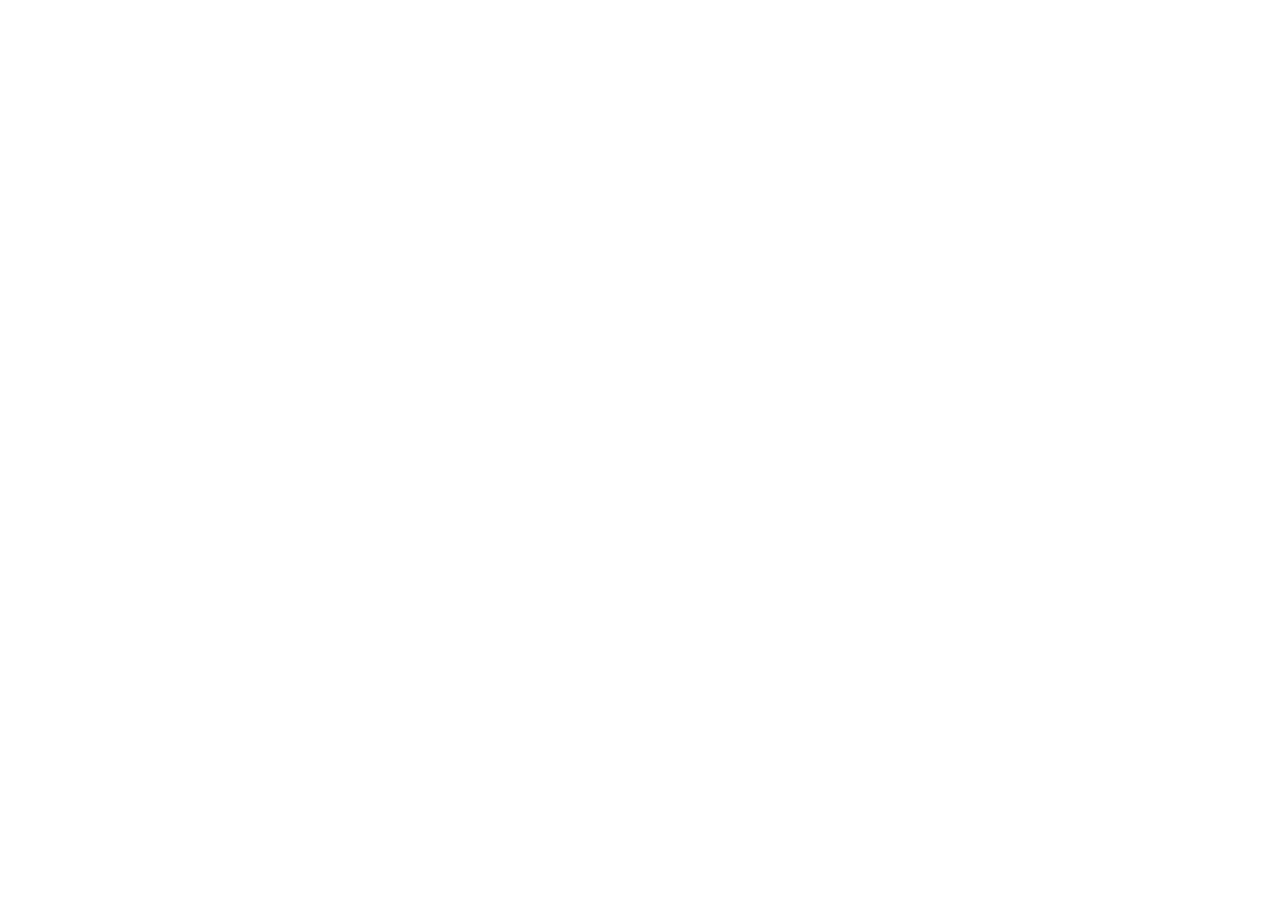
==== commit e9ea3a0a: "feat: resume moves to needmo.info; old /resume/ path redirects there" ====
--- a/resume/index.html
+++ b/resume/index.html
@@ -1,760 +1,7 @@
 <!doctype html>
-<html lang="en">
-<head>
 <meta charset="utf-8">
-<meta name="viewport" content="width=device-width, initial-scale=1, viewport-fit=cover">
 <title>Mo Sadek</title>
-<meta name="description" content="Mo Sadek, Product Security Leader. AppSec + AI Security.">
-<link rel="preconnect" href="https://fonts.googleapis.com">
-<link rel="preconnect" href="https://fonts.gstatic.com" crossorigin>
-<script>document.documentElement.classList.add('js')</script>
-<script>
-/* ?skin=<name> picks the skin; anything not in this table falls back to green. Written with document.write so the
-   stylesheet is parser-inserted and render-blocking, which keeps the page from flashing unstyled. */
-(function () {
-  var SKINS = {
-    "green": {
-      "fonts": "https://fonts.googleapis.com/css2?family=Bricolage+Grotesque:opsz,wdth,wght@12..96,75..100,200..800&display=swap",
-      "scheme": "dark"
-    },
-    "paper": {
-      "fonts": "https://fonts.googleapis.com/css2?family=Fraunces:ital,opsz,wght@0,9..144,300..700;1,9..144,300..700&family=Instrument+Sans:ital,wdth,wght@0,75..100,400..700;1,75..100,400..700&display=swap",
-      "scheme": "light"
-    },
-    "term": {
-      "fonts": "https://fonts.googleapis.com/css2?family=IBM+Plex+Mono:wght@400;500;600&family=IBM+Plex+Sans:wght@400;450;500;600;700&display=swap",
-      "scheme": "dark"
-    },
-    "subway": {
-      "fonts": "https://fonts.googleapis.com/css2?family=Inter:wght@400;500;600;700;800&display=swap",
-      "scheme": "light"
-    },
-    "industrial": {
-      "fonts": "https://fonts.googleapis.com/css2?family=Archivo:wght@400;500;600;700;800&family=Barlow+Condensed:wght@600;700;800&family=Big+Shoulders+Stencil+Display:wght@800;900&display=swap",
-      "scheme": "light"
-    },
-    "loud": {
-      "fonts": "https://fonts.googleapis.com/css2?family=Archivo:wdth,wght@62..125,100..900&family=DM+Mono:wght@400;500&display=swap",
-      "scheme": "light"
-    }
-  };
-  var k = new URLSearchParams(location.search).get('skin');
-  if (!Object.prototype.hasOwnProperty.call(SKINS, k)) k = 'green';
-  var s = SKINS[k];
-  document.documentElement.dataset.skin = k;
-  document.write('<meta name="color-scheme" content="' + s.scheme + '">' +
-    '<link href="' + s.fonts + '" rel="stylesheet">' +
-    '<link href="skins/' + k + '.css" rel="stylesheet">');
-})();
-</script>
-<link href="base.css" rel="stylesheet">
-</head>
-<body>
-
-<svg width="0" height="0" style="position:absolute" aria-hidden="true" focusable="false">
-  <symbol id="i-li" viewBox="0 0 24 24"><path fill-rule="evenodd" d="M20.447 20.452h-3.554v-5.569c0-1.328-.027-3.037-1.852-3.037-1.853 0-2.136 1.445-2.136 2.939v5.667H9.351V9h3.414v1.561h.046c.477-.9 1.637-1.85 3.37-1.85 3.601 0 4.267 2.37 4.267 5.455v6.286zM5.337 7.433c-1.144 0-2.063-.926-2.063-2.065 0-1.138.92-2.063 2.063-2.063 1.14 0 2.064.925 2.064 2.063 0 1.139-.925 2.065-2.064 2.065zm1.782 13.019H3.555V9h3.564v11.452zM22.225 0H1.771C.792 0 0 .774 0 1.729v20.542C0 23.227.792 24 1.771 24h20.451C23.2 24 24 23.227 24 22.271V1.729C24 .774 23.2 0 22.222 0h.003z"/></symbol>
-  <symbol id="i-x" viewBox="0 0 24 24"><path fill-rule="evenodd" d="M18.901 1.153h3.68l-8.04 9.19L24 22.846h-7.406l-5.8-7.584-6.638 7.584H.474l8.6-9.83L0 1.154h7.594l5.243 6.932ZM17.61 20.644h2.039L6.486 3.24H4.298Z"/></symbol>
-</svg>
-<header class="hero" id="top">
-  <h1><span>Mo</span><span>Sadek</span></h1>
-  <div class="sub">
-    <div>
-      <p class="title">Product Security Leader · AppSec + AI Security</p>
-      <p class="where">SF Bay Area <small>(but I'll always be a New Yorker)</small></p>
-    </div>
-    <div class="links">
-      <a class="ic" href="https://www.linkedin.com/in/msadek1/" target="_blank" rel="noopener" aria-label="LinkedIn"><svg aria-hidden="true"><use href="#i-li"/></svg></a>
-      <a class="ic" href="https://x.com/Someguynamedmo" target="_blank" rel="noopener" aria-label="X"><svg aria-hidden="true"><use href="#i-x"/></svg></a>
-      <a class="pill" href="mailto:mo@makesecurity.fun">Email</a>
-      <a class="pill" href="https://blog.makesecurity.fun/" target="_blank" rel="noopener">Blog</a>
-    </div>
-  </div>
-  <div class="spot" id="spot">
-    <p class="lab" id="spot-lab">Highlights</p>
-    <ul class="stage" aria-labelledby="spot-lab">
-      <li class="on">
-        <b>Product security since 2015</b>
-        <p>Application and product security across media (NBCUniversal, Warner Bros.), gaming (Roblox) and AI (Bosch, Alice).</p>
-      </li>
-      <li>
-        <b>Builds security from the ground up</b>
-        <p>Helped build Roblox's AppSec practice and its first playbooks as security grew from 7 to 90 people.</p>
-        <a href="https://appsec.buzzsprout.com/1730684/episodes/16403691-mo-sadek-building-an-appsec-program-from-scratch" target="_blank" rel="noopener">The Application Security Podcast, "Building an AppSec Program from Scratch"</a>
-      </li>
-      <li>
-        <b>Securing AI since 2018</b>
-        <p>From Bosch's Center for AI Research, to chairing Roblox's AI Review Board, to an AI security company.</p>
-      </li>
-      <li>
-        <b>Shapes the field in public</b>
-        <p>Co-led Rogue Agents (ASI10) in the OWASP Top 10 for Agentic Applications (2026), hosts Curiouser &amp; Curiouser, and speaks at RSAC and HumanX.</p>
-        <a href="https://genai.owasp.org/resource/owasp-top-10-for-agentic-applications-for-2026/" target="_blank" rel="noopener">OWASP Top 10 for Agentic Applications</a>
-      </li>
-    </ul>
-    <div class="dots" role="group" aria-label="Choose a highlight">
-      <button type="button" aria-label="Highlight 1 of 4: Product security since 2015" aria-current="true"><i></i></button>
-      <button type="button" aria-label="Highlight 2 of 4: Builds security from the ground up"><i></i></button>
-      <button type="button" aria-label="Highlight 3 of 4: Securing AI since 2018"><i></i></button>
-      <button type="button" aria-label="Highlight 4 of 4: Shapes the field in public"><i></i></button>
-    </div>
-    <p class="vh" id="spot-live" aria-live="off"></p>
-  </div>
-  <a class="cue" href="#summary"><span>Scroll</span><svg viewBox="0 0 24 24" aria-hidden="true"><path d="M6 9l6 6 6-6"/></svg></a>
-</header>
-
-<section class="summary" id="summary" aria-labelledby="h-summary">
-  <h2 class="rv" id="h-summary" tabindex="-1">Summary</h2>
-  <p class="rv">Product security builder with director-level scope, scaling security functions at a fast-growing company and writing their first playbooks, processes and governance. Hands-on across application and AI security, with experience standing up programs, cross-functional reviews and enterprise trust. Contributes to the field beyond the day job, through industry standards work, published research, open-source tooling and conference speaking.</p>
-  <a class="cue" href="#experience"><span>Experience</span><svg viewBox="0 0 24 24" aria-hidden="true"><path d="M6 9l6 6 6-6"/></svg></a>
-</section>
-
-<div class="rail" id="rail">
-  <div class="in">
-    <p class="who cond"><a href="#top">Mo Sadek</a></p>
-    <div>
-      <p class="lab" aria-hidden="true">Filter</p>
-      <div class="segwrap">
-        <div class="seg" role="group" aria-label="Filter experience by area">
-          <button type="button" data-f="all" aria-pressed="true">All</button>
-          <button type="button" data-f="ps" aria-pressed="false" aria-label="Product security"><span class="short">Product</span><span class="full">Product security</span></button>
-          <button type="button" data-f="as" aria-pressed="false" aria-label="Application security"><span class="short">AppSec</span><span class="full">Application security</span></button>
-          <button type="button" data-f="ai" aria-pressed="false" aria-label="AI security"><span class="short">AI</span><span class="full">AI security</span></button>
-          <button type="button" data-f="ir" aria-pressed="false" aria-label="Incident response"><span class="short">IR</span><span class="full">Incident response</span></button>
-          <button type="button" data-f="te" aria-pressed="false" aria-label="Hands-on technical"><span class="short">Technical</span><span class="full">Hands-on technical</span></button>
-          <button type="button" data-f="pg" aria-pressed="false" aria-label="Programs &amp; governance"><span class="short">Programs</span><span class="full">Programs &amp; governance</span></button>
-        </div>
-      </div>
-      <p class="status" id="status" aria-live="polite"></p>
-    </div>
-    <nav aria-label="Sections">
-      <p class="lab" aria-hidden="true">Jump to</p>
-      <ul>
-        <li><button type="button" class="jmp" data-to="summary">Summary</button></li>
-        <li><button type="button" class="jmp" data-to="experience">Experience <small data-roles></small></button>
-          <ul class="sub">
-            <li><button type="button" class="jr" data-role="alice">Alice <small>2025 – Present</small></button></li>
-            <li><button type="button" class="jr" data-role="roblox-cos">Roblox, Chief of Staff <small>2024 – 2025</small></button></li>
-            <li><button type="button" class="jr" data-role="roblox-appsec">Roblox, AppSec <small>2019 – 2024</small></button></li>
-            <li><button type="button" class="jr" data-role="bosch">Bosch <small>2018 – 2019</small></button></li>
-            <li><button type="button" class="jr" data-role="warner">Warner Bros. <small>2018</small></button></li>
-            <li><button type="button" class="jr" data-role="nbcu">NBCUniversal <small>2016 – 2018</small></button></li>
-            <li><button type="button" class="jr" data-role="cigital">Cigital <small>2015 – 2016</small></button></li>
-          </ul>
-        </li>
-        <li><button type="button" class="jmp" data-to="podcast">Podcast</button></li>
-        <li><button type="button" class="jmp" data-to="speaking">Speaking &amp; press</button></li>
-      </ul>
-    </nav>
-  </div>
-</div>
-
-<main class="content">
-
-  <section class="experience" id="experience" aria-labelledby="h-experience">
-    <div class="sechead rv">
-      <h2 class="cond" id="h-experience" tabindex="-1">Experience</h2>
-      <p class="meta" id="exp-meta"></p>
-    </div>
-
-    <div class="roles" id="roles" role="group" aria-label="Roles">
-      <button type="button" class="rb" data-role="alice"><b>Alice</b><small>2025 – Present</small></button>
-      <button type="button" class="rb" data-role="roblox-cos"><b>Roblox</b><small>Chief of Staff · 2024 – 2025</small></button>
-      <button type="button" class="rb" data-role="roblox-appsec"><b>Roblox</b><small>AppSec · 2019 – 2024</small></button>
-      <button type="button" class="rb" data-role="bosch"><b>Bosch</b><small>2018 – 2019</small></button>
-      <button type="button" class="rb" data-role="warner"><b>Warner Bros.</b><small>2018</small></button>
-      <button type="button" class="rb" data-role="nbcu"><b>NBCUniversal</b><small>2016 – 2018</small></button>
-      <button type="button" class="rb" data-role="cigital"><b>Cigital</b><small>2015 – 2016</small></button>
-    </div>
-
-    <article class="card rv" id="alice">
-      <div class="head">
-        <h3 class="cond"><button type="button" class="tog" aria-expanded="false" aria-controls="b-alice">Alice (formerly ActiveFence) <span class="t">Technical Director</span></button></h3>
-        <span class="pm" aria-hidden="true"><svg viewBox="0 0 16 16"><path d="M3 8h10"/><path class="v" d="M8 3v10"/></svg></span>
-        <p class="when">Jul 2025 – Present · San Francisco Bay Area</p>
-        <p class="note">AI security company.</p>
-        <p class="hl">Technical authority for an AI security platform, across research, product and customers.</p>
-      </div>
-      <div class="body" id="b-alice">
-        <ul>
-          <li data-tier="core" data-t="ai"><span class="tg"><i>AI</i></span><span class="tx">Technical evangelist for Alice's AI security platform: explain model behavior, risk frameworks and product capabilities to enterprise customers, partners and executives.</span></li>
-          <li data-tier="core" data-t="ai pg"><span class="tg"><i>AI</i><i>PG</i></span><span class="tx">Built the research-to-publication pipeline that turns Alice's security research into published work.</span></li>
-          <li data-tier="core" data-t="ps ai te"><span class="tg"><i>PS</i><i>AI</i><i>TE</i></span><span class="tx">Turn customer feedback and field observations into working prototypes that product leadership uses to prioritize features.</span></li>
-          <li data-tier="core" data-t="ai ps te"><span class="tg"><i>AI</i><i>PS</i><i>TE</i></span><span class="tx">Built <a href="https://caterpillar.alice.io" target="_blank" rel="noopener">Caterpillar</a>, an open-source scanner that audits AI agent skills for malicious behavior before install, with LLM-as-a-judge or rule-based modes, offline support and CI/CD gating.</span></li>
-          <li data-tier="core" data-t="ai pg"><span class="tg"><i>AI</i><i>PG</i></span><span class="tx">Co-led the Rogue Agents (ASI10) risk area of the <a href="https://genai.owasp.org/resource/owasp-top-10-for-agentic-applications-for-2026/" target="_blank" rel="noopener">OWASP Top 10 for Agentic Applications (2026)</a>; represent Alice in OWASP, CoSAI and ISACA.</span></li>
-          <li data-tier="more" data-t="ai te"><span class="tg"><i>AI</i><i>TE</i></span><span class="tx">Caterpillar also covers MCP tool configurations, with A–F grading.</span></li>
-          <li data-tier="more" data-t="ai te"><span class="tg"><i>AI</i><i>TE</i></span><span class="tx">Built internal automation tooling (n8n workflows, persona-based feedback mechanisms) adopted by Marketing and Product to put AI capabilities to work.</span></li>
-          <li data-tier="more" data-t="ps ai"><span class="tg"><i>PS</i><i>AI</i></span><span class="tx">Co-lead a small cross-functional working group that moves from raw signal (customer calls, demos, market feedback) to functional builds in tight cycles.</span></li>
-          <li data-tier="core" data-t="ai"><span class="tg"><i>AI</i></span><span class="tx">Host of <a href="https://alice.io/podcast" target="_blank" rel="noopener">Curiouser &amp; Curiouser</a>, Alice's AI-security podcast.</span></li>
-          <li data-tier="more" data-t="ai"><span class="tg"><i>AI</i></span><span class="tx">Represent technical direction on conference panels covering guardrails, content filtering and agentic system design.</span></li>
-        </ul>
-        <button type="button" class="more" aria-expanded="false"><svg viewBox="0 0 16 16" aria-hidden="true"><path d="M3 8h10"/><path class="v" d="M8 3v10"/></svg><span class="ml"></span></button>
-      </div>
-    </article>
-
-    <article class="card rv" id="roblox-cos">
-      <div class="head">
-        <h3 class="cond"><button type="button" class="tog" aria-expanded="false" aria-controls="b-roblox-cos">Roblox <span class="t">Chief of Staff to the Chief Scientist</span></button></h3>
-        <span class="pm" aria-hidden="true"><svg viewBox="0 0 16 16"><path d="M3 8h10"/><path class="v" d="M8 3v10"/></svg></span>
-        <p class="when">Jun 2024 – May 2025</p>
-        <p class="hl">Executive strategy seat spanning AI, Security, Legal, Policy and Engine.</p>
-      </div>
-      <div class="body" id="b-roblox-cos">
-        <ul>
-          <li data-tier="core" data-t="pg ai"><span class="tg"><i>PG</i><i>AI</i></span><span class="tx">Established and chaired a companywide AI Review Board, reviewing 80+ internal AI initiatives in the first year against a risk framework covering cost, ethics, performance, infrastructure and age-appropriate user safety.</span></li>
-          <li data-tier="core" data-t="pg te"><span class="tg"><i>PG</i><i>TE</i></span><span class="tx">Implemented automated intake and triage across information security, data privacy, patent review and IP.</span></li>
-          <li data-tier="core" data-t="ai ps"><span class="tg"><i>AI</i><i>PS</i></span><span class="tx">Evaluated third-party AI integrations and open-source models against internal security standards and regulatory requirements, with legal and compliance.</span></li>
-          <li data-tier="more" data-t="pg"><span class="tg"><i>PG</i></span><span class="tx">Served as the Chief Scientist's proxy in executive meetings and author of executive communications, connecting research direction to engineering execution.</span></li>
-          <li data-tier="more" data-t="pg"><span class="tg"><i>PG</i></span><span class="tx">Built a companywide patent and IP program: an automated invention-disclosure system, a monthly patent showcase, and a career framework tying patent creation to technical-leadership progression at Director+ levels.</span></li>
-          <li data-tier="more" data-t="pg"><span class="tg"><i>PG</i></span><span class="tx">Created a research job classification with VPs and recruiting to attract academic talent, and a researcher-management system automating intake, access provisioning and off-boarding.</span></li>
-          <li data-tier="more" data-t="pg"><span class="tg"><i>PG</i></span><span class="tx">Led program direction for a Lua-native web layer replacing Chromium implementations, and set up a device-performance and OOM metrics framework with data science.</span></li>
-        </ul>
-        <button type="button" class="more" aria-expanded="false"><svg viewBox="0 0 16 16" aria-hidden="true"><path d="M3 8h10"/><path class="v" d="M8 3v10"/></svg><span class="ml"></span></button>
-      </div>
-    </article>
-
-    <article class="card rv" id="roblox-appsec">
-      <div class="head">
-        <h3 class="cond"><button type="button" class="tog" aria-expanded="false" aria-controls="b-roblox-appsec">Roblox <span class="t">Sr. Application Security Engineer (Security Partner)</span></button></h3>
-        <span class="pm" aria-hidden="true"><svg viewBox="0 0 16 16"><path d="M3 8h10"/><path class="v" d="M8 3v10"/></svg></span>
-        <p class="when">Sep 2019 – Jun 2024</p>
-        <p class="note">Early security hire during the company's growth toward its direct listing.</p>
-        <p class="hl">Helped build the AppSec practice from the ground up as security grew from 7 to 90.</p>
-      </div>
-      <div class="body" id="b-roblox-appsec">
-        <ul>
-          <li data-tier="core" data-t="ps as pg"><span class="tg"><i>PS</i><i>AS</i><i>PG</i></span><span class="tx">Helped build the application-security practice from the ground up, writing its first playbooks and processes: CI/CD integration, code review and architecture assessments.</span></li>
-          <li data-tier="core" data-t="ps ir"><span class="tg"><i>PS</i><i>IR</i></span><span class="tx">Led and supported incident response, building the IR process and leading live incidents across account takeover and session management, insider threat (vendor and employee), and anomalous transactions and fraud.</span></li>
-          <li data-tier="core" data-t="ps as pg"><span class="tg"><i>PS</i><i>AS</i><i>PG</i></span><span class="tx">Took over the bug-bounty / vulnerability-disclosure program in 2020: response rate from ~60% to 90%, average time to close from over a month to ~2 weeks.</span></li>
-          <li data-tier="core" data-t="pg"><span class="tg"><i>PG</i></span><span class="tx">Led early compliance and regulatory conversations ahead of the direct listing, translating requirements into engineering guidance.</span></li>
-          <li data-tier="core" data-t="ps as te"><span class="tg"><i>PS</i><i>AS</i><i>TE</i></span><span class="tx">Re-architected RBAC for the trust &amp; safety platform with its engineering team, rationalizing 400+ role IDs across a 5,000+ person outsourced workforce toward least privilege.</span></li>
-          <li data-tier="core" data-t="ps as"><span class="tg"><i>PS</i><i>AS</i></span><span class="tx">Threat modeling and architecture reviews for high-impact systems, including the voice-chat system, region-specific apps for China and Vietnam, an authentication refactor supporting console quick-login and LMS SSO, and a platform-wide safety-system redesign across 30+ components and 7 engineering teams.</span></li>
-          <li data-tier="core" data-t="ai ps pg"><span class="tg"><i>AI</i><i>PS</i><i>PG</i></span><span class="tx">Ran security program management for AI features across 4 teams (15 major features): reviews, testing and mitigation.</span></li>
-          <li data-tier="core" data-t="ps as te"><span class="tg"><i>PS</i><i>AS</i><i>TE</i></span><span class="tx">Built parts of and maintained the internal ProdSec scanning platform.</span></li>
-          <li data-tier="core" data-t="ps as pg te"><span class="tg"><i>PS</i><i>AS</i><i>PG</i><i>TE</i></span><span class="tx">Set up the open-source security process: automated review for internal projects up for release, a governance framework with Engineering Efficiency, supplemental dependency scanning, and GitHub workflow automation for release compliance.</span></li>
-          <li data-tier="core" data-t="ps as pg"><span class="tg"><i>PS</i><i>AS</i><i>PG</i></span><span class="tx">Built a security partnership program that made AppSec the front door for engineering; the function grew from 3 to 12 engineers.</span></li>
-          <li data-tier="core" data-t="pg"><span class="tg"><i>PG</i></span><span class="tx">Interviewed across InfoSec through its first ~40 hires, then was first point of contact for onboarding and mentoring new security hires as the org grew from 7 to 90.</span></li>
-          <li data-tier="more" data-t="ps pg"><span class="tg"><i>PS</i><i>PG</i></span><span class="tx">Ran "Trust by Design" as the InfoSec representative: 120+ high-level compliance and safety reviews.</span></li>
-          <li data-tier="more" data-t="ps as"><span class="tg"><i>PS</i><i>AS</i></span><span class="tx">Threat modeled certificate pinning for education products.</span></li>
-          <li data-tier="more" data-t="ps as"><span class="tg"><i>PS</i><i>AS</i></span><span class="tx">Security design for the voice-chat system covered both voice-safety features and law-enforcement access requirements.</span></li>
-          <li data-tier="more" data-t="ps ir"><span class="tg"><i>PS</i><i>IR</i></span><span class="tx">Incident response also covered niche gaming-specific abuse.</span></li>
-          <li data-tier="more" data-t="ps as"><span class="tg"><i>PS</i><i>AS</i></span><span class="tx">Drove DevSecOps adoption.</span></li>
-        </ul>
-        <button type="button" class="more" aria-expanded="false"><svg viewBox="0 0 16 16" aria-hidden="true"><path d="M3 8h10"/><path class="v" d="M8 3v10"/></svg><span class="ml"></span></button>
-      </div>
-    </article>
-
-    <article class="card rv" id="bosch">
-      <div class="head">
-        <h3 class="cond"><button type="button" class="tog" aria-expanded="false" aria-controls="b-bosch">Bosch <span class="t">Security Engineer, Bosch Center for AI Research</span></button></h3>
-        <span class="pm" aria-hidden="true"><svg viewBox="0 0 16 16"><path d="M3 8h10"/><path class="v" d="M8 3v10"/></svg></span>
-        <p class="when">Nov 2018 – Aug 2019</p>
-        <p class="hl">Secured Bosch's AI research and enablement environment.</p>
-      </div>
-      <div class="body" id="b-bosch">
-        <ul>
-          <li data-tier="core" data-t="ps pg"><span class="tg"><i>PS</i><i>PG</i></span><span class="tx">Led ISO 27001 compliance initiatives for the AI research and enablement environment.</span></li>
-          <li data-tier="core" data-t="ps ai"><span class="tg"><i>PS</i><i>AI</i></span><span class="tx">Threat-modeled autonomous-driving systems and their software supply chain.</span></li>
-          <li data-tier="core" data-t="ps te"><span class="tg"><i>PS</i><i>TE</i></span><span class="tx">Built Kubernetes security policies and RBAC for a GPU cluster.</span></li>
-          <li data-tier="core" data-t="ai te"><span class="tg"><i>AI</i><i>TE</i></span><span class="tx">Built an early ML-for-SOC threat-detection capability with the SOC team.</span></li>
-          <li data-tier="more" data-t="ps pg te"><span class="tg"><i>PS</i><i>PG</i><i>TE</i></span><span class="tx">Built a data-integrity verification system for international ML manufacturing under strict regional data regulation.</span></li>
-        </ul>
-        <button type="button" class="more" aria-expanded="false"><svg viewBox="0 0 16 16" aria-hidden="true"><path d="M3 8h10"/><path class="v" d="M8 3v10"/></svg><span class="ml"></span></button>
-      </div>
-    </article>
-
-    <article class="card rv" id="warner">
-      <div class="head">
-        <h3 class="cond"><button type="button" class="tog" aria-expanded="false" aria-controls="b-warner">Warner Bros. <span class="t">Lead Application Security Engineer</span></button></h3>
-        <span class="pm" aria-hidden="true"><svg viewBox="0 0 16 16"><path d="M3 8h10"/><path class="v" d="M8 3v10"/></svg></span>
-        <p class="when">Apr 2018 – Oct 2018</p>
-        <p class="hl">Restructured security assessment around risk-based architecture review.</p>
-      </div>
-      <div class="body" id="b-warner">
-        <ul>
-          <li data-tier="core" data-t="ps as pg"><span class="tg"><i>PS</i><i>AS</i><i>PG</i></span><span class="tx">Restructured the security-assessment program around risk-based architecture reviews and improved third-party risk review.</span></li>
-          <li data-tier="more" data-t="pg"><span class="tg"><i>PG</i></span><span class="tx">Strengthened security training delivery and mentored junior engineers.</span></li>
-        </ul>
-        <button type="button" class="more" aria-expanded="false"><svg viewBox="0 0 16 16" aria-hidden="true"><path d="M3 8h10"/><path class="v" d="M8 3v10"/></svg><span class="ml"></span></button>
-      </div>
-    </article>
-
-    <article class="card rv" id="nbcu">
-      <div class="head">
-        <h3 class="cond"><button type="button" class="tog" aria-expanded="false" aria-controls="b-nbcu">NBCUniversal <span class="t">Sr. Application Security Analyst</span></button></h3>
-        <span class="pm" aria-hidden="true"><svg viewBox="0 0 16 16"><path d="M3 8h10"/><path class="v" d="M8 3v10"/></svg></span>
-        <p class="when">Sep 2016 – Mar 2018</p>
-        <p class="hl">Security testing across broadcast and on-air systems.</p>
-      </div>
-      <div class="body" id="b-nbcu">
-        <ul>
-          <li data-tier="core" data-t="ps as pg"><span class="tg"><i>PS</i><i>AS</i><i>PG</i></span><span class="tx">Led security testing across broadcast and on-air systems, including a PCI compliance program.</span></li>
-          <li data-tier="core" data-t="ps as"><span class="tg"><i>PS</i><i>AS</i></span><span class="tx">Built a mobile application review program from the ground up.</span></li>
-          <li data-tier="more" data-t="ps as te"><span class="tg"><i>PS</i><i>AS</i><i>TE</i></span><span class="tx">Developed custom scanning tooling that improved remediation tracking.</span></li>
-        </ul>
-        <button type="button" class="more" aria-expanded="false"><svg viewBox="0 0 16 16" aria-hidden="true"><path d="M3 8h10"/><path class="v" d="M8 3v10"/></svg><span class="ml"></span></button>
-      </div>
-    </article>
-
-    <article class="card rv" id="cigital">
-      <div class="head">
-        <h3 class="cond"><button type="button" class="tog" aria-expanded="false" aria-controls="b-cigital">Cigital (now Synopsys) <span class="t">Security Consultant</span></button></h3>
-        <span class="pm" aria-hidden="true"><svg viewBox="0 0 16 16"><path d="M3 8h10"/><path class="v" d="M8 3v10"/></svg></span>
-        <p class="when">2015 – 2016</p>
-        <p class="hl">Application security assessments and developer training.</p>
-      </div>
-      <div class="body" id="b-cigital">
-        <ul>
-          <li data-tier="core" data-t="ps as"><span class="tg"><i>PS</i><i>AS</i></span><span class="tx">OWASP Top 10 vulnerability assessments, remediation guidance and developer security training.</span></li>
-          <li data-tier="more" data-t="as"><span class="tg"><i>AS</i></span><span class="tx">Created consultant training on vulnerability discovery, exploitation and mitigation.</span></li>
-        </ul>
-        <button type="button" class="more" aria-expanded="false"><svg viewBox="0 0 16 16" aria-hidden="true"><path d="M3 8h10"/><path class="v" d="M8 3v10"/></svg><span class="ml"></span></button>
-      </div>
-    </article>
-  </section>
-
-  <section class="podcast" id="podcast" aria-labelledby="h-podcast">
-    <h2 class="cond rv" id="h-podcast" tabindex="-1">Podcast</h2>
-    <div class="show rv">
-      <img class="cover" src="pod/cover.jpg" alt="Curiouser &amp; Curiouser cover art" width="300" height="300">
-      <div>
-        <p class="lead"><a href="https://alice.io/podcast" target="_blank" rel="noopener">Curiouser &amp; Curiouser</a>, host. Alice's AI-security podcast: CISOs, researchers and builders on what AI actually changes for security. 14 episodes.</p>
-        <div class="listen">
-          <p class="lab">Listen on</p>
-          <a href="https://podcasts.apple.com/us/podcast/curiouser-curiouser/id1876311060" target="_blank" rel="noopener">Apple Podcasts</a>
-          <a href="https://open.spotify.com/show/5c2sTWoqHEYLrXfLLegvek" target="_blank" rel="noopener">Spotify</a>
-          <a href="https://www.youtube.com/@Alice.io.advance.unafraid" target="_blank" rel="noopener">YouTube</a>
-          <a href="https://alice.io/podcast" target="_blank" rel="noopener">alice.io</a>
-        </div>
-      </div>
-      <div class="carnav" data-for="eps">
-        <button type="button" data-dir="-1" aria-label="Previous episodes"><svg viewBox="0 0 24 24"><path d="M15 5l-7 7 7 7"/></svg></button>
-        <button type="button" data-dir="1" aria-label="Next episodes"><svg viewBox="0 0 24 24"><path d="M9 5l7 7-7 7"/></svg></button>
-      </div>
-    </div>
-    <ul class="car eps rv" id="eps" tabindex="0" aria-label="Episodes, newest first, scroll sideways">
-      <li><a class="ep" href="https://www.youtube.com/watch?v=asXtIu1kGk8" target="_blank" rel="noopener"><img class="th" src="pod/ep14.jpg" alt="" width="640" height="360" loading="lazy" decoding="async"><span class="n">Ep. 14 · Aug 2026</span><span class="t">LIVE from Black Hat Las Vegas: AI, Nation-States, and the Battlefield That Keeps Changing</span><span class="g">Caroline Wong (Axari) and Allie Mellen (Forrester)</span><span class="s">Recorded live at Black Hat with two authors whose very different books land on the same point: AI changed the cost, speed and scale of attacks, and nation-state playbooks show why that matters.</span></a></li>
-      <li><a class="ep" href="https://www.youtube.com/watch?v=0oZZpxYEU0A" target="_blank" rel="noopener"><img class="th" src="pod/ep13.jpg" alt="" width="640" height="360" loading="lazy" decoding="async"><span class="n">Ep. 13 · Jul 2026</span><span class="t">Why Your CISO Shouldn't Be the Department of No</span><span class="g">Mea Clift, CISO, Cengage</span><span class="s">Mea Clift calls herself "risk excited." Saying yes to AI without letting risk run away from you, and handling shadow AI without punishing people for being curious.</span></a></li>
-      <li><a class="ep" href="https://www.youtube.com/watch?v=9yqk7sGpb74" target="_blank" rel="noopener"><img class="th" src="pod/ep12.jpg" alt="" width="640" height="360" loading="lazy" decoding="async"><span class="n">Ep. 12 · Jul 2026</span><span class="t">AI in Healthcare: Protecting Patient Data Without Falling Behind</span><span class="g">Sandy Dunn, healthcare CISO</span><span class="s">A healthcare CISO on why AI's threats to patient data aren't new, just faster with a bigger blast radius. HIPAA as a checkbox, and why synthetic data beats guarding data you never needed.</span></a></li>
-      <li><a class="ep" href="https://www.youtube.com/watch?v=jRuVMUpmVNQ" target="_blank" rel="noopener"><img class="th" src="pod/ep11.jpg" alt="" width="640" height="360" loading="lazy" decoding="async"><span class="n">Ep. 11 · Jun 2026</span><span class="t">The Former Google Cloud CISO's Take on AI, Agents, and What Comes Next</span><span class="g">Phil Venables, former Google Cloud CISO</span><span class="s">Goldman Sachs CISO, Google Cloud's first CISO, now at Ballistic Ventures. Attackers scaling up, what changes when the actor in your environment is an agent, and going back to basics.</span></a></li>
-      <li><a class="ep" href="https://www.youtube.com/watch?v=-wBcgYpPhkI" target="_blank" rel="noopener"><img class="th" src="pod/ep10.jpg" alt="" width="640" height="360" loading="lazy" decoding="async"><span class="n">Ep. 10 · Jun 2026</span><span class="t">AI in Finance: From Money Laundering to Deepfakes</span><span class="g">Dr. Janet Bastiman, Napier AI</span><span class="s">Why fraud is easier to catch than money laundering, how deepfakes fooled finance teams out of millions, and why the humans overseeing AI matter more than ever.</span></a></li>
-      <li><a class="ep" href="https://www.youtube.com/watch?v=3AgZN0qXoOQ" target="_blank" rel="noopener"><img class="th" src="pod/ep9.jpg" alt="" width="640" height="360" loading="lazy" decoding="async"><span class="n">Ep. 9 · Jun 2026</span><span class="t">Afraid AI Will Replace You? Here's the One Skill It Can't</span><span class="g">James Villarrubia, former NASA</span><span class="s">From AI for NASA's aerospace programs to travel-tech CTO. Curiosity as the skill of the AI era, and what happens when we stop pushing back on the answers we get.</span></a></li>
-      <li><a class="ep" href="https://www.youtube.com/watch?v=iBPvr83U4G0" target="_blank" rel="noopener"><img class="th" src="pod/ep8.jpg" alt="" width="640" height="360" loading="lazy" decoding="async"><span class="n">Ep. 8 · May 2026</span><span class="t">The Problem With AI Observability Nobody Wants To Admit</span><span class="g">Alison Cossette, ClariTrace</span><span class="s">Enterprise AI is moving faster than anyone's visibility into it. Why observability and traceability aren't optional, and what to put in place before something goes wrong.</span></a></li>
-      <li><a class="ep" href="https://www.youtube.com/watch?v=uWLKp4KJidA" target="_blank" rel="noopener"><img class="th" src="pod/ep7.jpg" alt="" width="640" height="360" loading="lazy" decoding="async"><span class="n">Ep. 7 · May 2026</span><span class="t">What Does It Actually Take to Build Unbiased AI?</span><span class="g">Tennisha Martin, BlackGirlsHack</span><span class="s">The founder of BlackGirlsHack on AI bias, why systems are only as good as the people building them, and breaking into a field that wasn't designed for everyone.</span></a></li>
-      <li><a class="ep" href="https://www.youtube.com/watch?v=cLr67B4lQKU" target="_blank" rel="noopener"><img class="th" src="pod/ep6.jpg" alt="" width="640" height="360" loading="lazy" decoding="async"><span class="n">Ep. 6 · Apr 2026</span><span class="t">AI Governance Needs a Dungeon Master</span><span class="g">David Wendt</span><span class="s">Thirty years building models for the Fortune 100, and a Dungeon Master. Red teaming, metrics for probabilistic systems, and measuring outcomes instead of AI.</span></a></li>
-      <li><a class="ep" href="https://www.youtube.com/watch?v=EPj2iF0XH18" target="_blank" rel="noopener"><img class="th" src="pod/ep5.jpg" alt="" width="640" height="360" loading="lazy" decoding="async"><span class="n">Ep. 5 · Apr 2026</span><span class="t">Your LLM Has No Idea What It's Doing</span><span class="g">Diana Kelley, CISO, Noma Security</span><span class="s">Four decades in security. Why the LLM is not your guardrail, and how agentic AI exposes hygiene debt you already knew you had.</span></a></li>
-      <li><a class="ep" href="https://www.youtube.com/watch?v=8ft3_OVJEtc" target="_blank" rel="noopener"><img class="th" src="pod/ep4.jpg" alt="" width="640" height="360" loading="lazy" decoding="async"><span class="n">Ep. 4 · Mar 2026</span><span class="t">Resilience by Design: Inside Estonia's Digital Nation</span><span class="g">Joseph Carson, Segura</span><span class="s">Twenty-three years inside Estonia's digital transformation: what engineering trust at a national scale takes, and what went wrong along the way.</span></a></li>
-      <li><a class="ep" href="https://www.youtube.com/watch?v=UtoVjbxFGuM" target="_blank" rel="noopener"><img class="th" src="pod/ep3.jpg" alt="" width="640" height="360" loading="lazy" decoding="async"><span class="n">Ep. 3 · Mar 2026</span><span class="t">Building AI We Can Actually Trust</span><span class="g">Laura Powell, LatticeFlow AI</span><span class="s">Turning responsible-AI principles into technical controls, why so many systems never reach production, and thinking about risk as agents spread.</span></a></li>
-      <li><a class="ep" href="https://www.youtube.com/watch?v=lWusxShSzEI" target="_blank" rel="noopener"><img class="th" src="pod/ep2.jpg" alt="" width="640" height="360" loading="lazy" decoding="async"><span class="n">Ep. 2 · Feb 2026</span><span class="t">Securing Agentic AI: The OWASP Approach</span><span class="g">Steve Wilson, OWASP GenAI co-chair</span><span class="s">The OWASP GenAI Security Project co-chair on agentic AI security: prompt injection, guardrails, and keeping humans in the loop as agents scale.</span></a></li>
-      <li><a class="ep" href="https://www.youtube.com/watch?v=VGsa7iCrDKs" target="_blank" rel="noopener"><img class="th" src="pod/ep1.jpg" alt="" width="640" height="360" loading="lazy" decoding="async"><span class="n">Ep. 1 · Feb 2026</span><span class="t">Making Sense of AI: Trust, Scale, and the Human Role</span><span class="g">Julie Tsai</span><span class="s">The premiere. AI, security, and why curiosity and human judgment still matter as technology scales.</span></a></li>
-    </ul>
-  </section>
-
-  <section class="speaking" id="speaking" aria-labelledby="h-speaking">
-    <h2 class="cond rv" id="h-speaking" tabindex="-1">Speaking &amp; press</h2>
-    <div class="ephead talkhead rv">
-      <div class="carnav" data-for="talks">
-        <button type="button" data-dir="-1" aria-label="Previous talks"><svg viewBox="0 0 24 24"><path d="M15 5l-7 7 7 7"/></svg></button>
-        <button type="button" data-dir="1" aria-label="Next talks"><svg viewBox="0 0 24 24"><path d="M9 5l7 7-7 7"/></svg></button>
-      </div>
-    </div>
-    <ul class="car eps talkcar rv" id="talks" tabindex="0" aria-label="Talks, panels, podcasts and press, scroll sideways">
-      <li><a class="ep" href="https://www.rsaconference.com/experts/mo-sadek" target="_blank" rel="noopener"><span class="th tile cond" aria-hidden="true">RSAC<i>2025</i></span><span class="n">Talk · RSAC 2025</span><span class="t">Surprise! You Already Know How to Handle AI Risk</span><span class="s">The early days of an AI risk management program: the wins, the stumbles, the “aha” moments, and a practical roadmap.</span></a></li>
-      <li><a class="ep" href="https://www.youtube.com/watch?v=DFS0tiE_XVc" target="_blank" rel="noopener"><img class="th" src="talks/humanx.jpg" alt="" width="640" height="360" loading="lazy" decoding="async"><span class="n">Talk · HumanX 2026</span><span class="t">What AI Red Teaming Looks Like Outside the Lab</span><span class="s">Every company that made AI-security headlines last year had a red-teaming program. Why safety has to be a system rather than an event, and what enterprise programs keep getting wrong.</span></a></li>
-      <li><a class="ep" href="https://www.youtube.com/watch?v=xY0MuRHqYwg" target="_blank" rel="noopener"><img class="th" src="talks/appsecpod.jpg" alt="" width="640" height="360" loading="lazy" decoding="async"><span class="n">Podcast guest · 2025</span><span class="t">Building an AppSec Program from Scratch</span><span class="g">The Application Security Podcast</span><span class="s">Building AppSec at Roblox: a stint embedded with the infrastructure team, making the secure way the easy way, and earning leadership buy-in.</span></a></li>
-      <li><a class="ep" href="https://paris2026.gosim.org/speakers/mo-sadek/" target="_blank" rel="noopener"><img class="th" src="talks/gosim.jpg" alt="" width="640" height="360" loading="lazy" decoding="async"><span class="n">Panel · GOSIM Paris 2026</span><span class="t">The Agentic AI Moment: From Models to Intelligent Systems</span><span class="s">Panel on the Agentic AI Summit track, Paris, May 2026.</span></a></li>
-      <li><a class="ep" href="https://www.vanityfair.com/news/story/dario-amodei-anthropic-ai" target="_blank" rel="noopener"><img class="th" src="talks/vanityfair.jpg" alt="" width="640" height="360" loading="lazy" decoding="async"><span class="n">Press · Vanity Fair, April 2026</span><span class="t">Dario Amodei Has a Cold</span><span class="s">Joe Hagan’s Anthropic profile. Mo is quoted as an AI risk assessor, on guardrails and the culture around AI safety.</span></a></li>
-      <li><a class="ep" href="https://www.youtube.com/watch?v=dxfmJXRoaVw" target="_blank" rel="noopener"><img class="th" src="talks/burrito.jpg" alt="" width="640" height="360" loading="lazy" decoding="async"><span class="n">Panel · Agentic AI Summit, New York</span><span class="t">The Burrito Bot That Wrote Code</span><span class="s">Why testing AI in production is its own discipline: your test set only holds what you expected, and your customers do the rest.</span></a></li>
-      <li><a class="ep" href="https://cybersecuritysummit.com/speaker/mo-sadek/" target="_blank" rel="noopener"><span class="th tile cond" aria-hidden="true">Cybersecurity Summit<i>2025</i></span><span class="n">Speaker · 2025</span><span class="t">Gen AI Application Security &amp; Risk</span><span class="g">The Official Cybersecurity Summit</span></a></li>
-      <li><a class="ep" href="https://www.youtube.com/watch?v=xNSTUDIl2rQ" target="_blank" rel="noopener"><img class="th" src="talks/shiftnow.jpg" alt="" width="640" height="360" loading="lazy" decoding="async"><span class="n">Panel · ShiftNow, Ep. 6</span><span class="t">The Rise of AI Red Teaming</span><span class="s">How attack surfaces change once copilots, agents and MCP-connected services are in the stack. “The agent can go 24/7, capped only by token credits.”</span></a></li>
-      <li><a class="ep" href="https://kenhuangus.substack.com/p/a-debrief-from-the-outsiders-and" target="_blank" rel="noopener"><span class="th tile cond" aria-hidden="true">Outsiders &amp; Outliers<i>Black Hat week</i></span><span class="n">MC · Black Hat 2025 week</span><span class="t">Outsiders &amp; Outliers</span><span class="g">Master of ceremonies</span><span class="s">An evening of agentic-AI risk talks during Black Hat week.</span></a></li>
-      <li><a class="ep" href="https://www.aidataanalytics.network/events-responsible-ai-summit/speakers/mo-sadek" target="_blank" rel="noopener"><span class="th tile cond" aria-hidden="true">Responsible AI Summit<i>London 2026</i></span><span class="n">Speaker · London, Sept 2026</span><span class="t">Responsible AI Summit (UK)</span></a></li>
-      <li><a class="ep" href="https://alice.io/events/kidtech-la-2026" target="_blank" rel="noopener"><span class="th tile cond" aria-hidden="true">kidTECH<i>LA 2026</i></span><span class="n">Panel · kidTECH LA 2026</span><span class="t">AI Toys &amp; Chatbots Under the Microscope</span><span class="s">What Alice’s findings on the hidden risks of AI toys mean for building responsibly for kids.</span></a></li>
-    </ul>  </section>
-</main>
-
-<button type="button" class="fab" id="fab" aria-haspopup="dialog" aria-controls="jump" aria-expanded="false">
-  <svg viewBox="0 0 24 24" aria-hidden="true"><path d="M4 7h16M4 12h16M4 17h10"/></svg>Jump to
-</button>
-<dialog class="sheet" id="jump" aria-labelledby="jump-lab">
-  <div class="grab" aria-hidden="true"></div>
-  <div class="top"><b class="lab" id="jump-lab">Jump to</b><button type="button" class="x" id="jump-x" aria-label="Close"><svg viewBox="0 0 16 16"><path d="M3 3l10 10M13 3L3 13"/></svg></button></div>
-  <ul>
-    <li><button type="button" class="jmp" data-to="top">Top <small>Mo Sadek</small></button></li>
-    <li><button type="button" class="jmp" data-to="summary">Summary</button></li>
-    <li><button type="button" class="jmp" data-to="experience">Experience <small data-roles></small></button>
-      <ul class="sub">
-        <li><button type="button" class="jr" data-role="alice">Alice <small>2025 – Present</small></button></li>
-        <li><button type="button" class="jr" data-role="roblox-cos">Roblox, Chief of Staff <small>2024 – 2025</small></button></li>
-        <li><button type="button" class="jr" data-role="roblox-appsec">Roblox, AppSec <small>2019 – 2024</small></button></li>
-        <li><button type="button" class="jr" data-role="bosch">Bosch <small>2018 – 2019</small></button></li>
-        <li><button type="button" class="jr" data-role="warner">Warner Bros. <small>2018</small></button></li>
-        <li><button type="button" class="jr" data-role="nbcu">NBCUniversal <small>2016 – 2018</small></button></li>
-        <li><button type="button" class="jr" data-role="cigital">Cigital <small>2015 – 2016</small></button></li>
-      </ul>
-    </li>
-    <li><button type="button" class="jmp" data-to="podcast">Podcast</button></li>
-    <li><button type="button" class="jmp" data-to="speaking">Speaking &amp; press</button></li>
-  </ul>
-</dialog>
-
-<div class="vh" aria-live="polite" id="live"></div>
-
-<script>
-(() => {
-  'use strict';
-  const NAMES = { all: 'All', ps: 'Product security', as: 'Application security', ai: 'AI security', ir: 'Incident response', te: 'Hands-on technical', pg: 'Programs & governance' };
-  const FILTERS = Object.keys(NAMES);
-  const SECTIONS = ['summary', 'experience', 'podcast', 'speaking'];
-  const $ = (s, r = document) => r.querySelector(s);
-  const $$ = (s, r = document) => Array.from(r.querySelectorAll(s));
-  const reduced = () => matchMedia('(prefers-reduced-motion: reduce)').matches;
-  const motion = () => reduced() ? 'auto' : 'smooth';
-
-  const cards = $$('.card');
-  const segs = $$('.seg button');
-  const seg = $('.seg');
-  const live = $('#live');
-  const status = $('#status');
-  const expMeta = $('#exp-meta');
-  const rail = $('#rail');
-  const hero = $('.hero');
-  const strip = $('#roles');
-  const roleEls = $$('[data-role]');
-  let filter = 'all';
-
-  const tagsOf = li => li.dataset.t.split(' ');
-  const matches = (li, f) => f === 'all' || tagsOf(li).includes(f);
-  const moreLabel = (open, n) => open ? 'Show less' : `Show ${n} more`;
-
-  function renderCard(card) {
-    const items = $$('.body li', card);
-    const more = $('.more', card);
-    const inScope = items.filter(li => matches(li, filter));
-    const moreCount = filter === 'all' ? items.filter(li => li.dataset.tier === 'more').length : 0;
-    const moreOpen = card.classList.contains('more-open');
-
-    items.forEach(li => {
-      let show = matches(li, filter);
-      if (filter === 'all' && li.dataset.tier === 'more' && !moreOpen) show = false;
-      li.classList.toggle('off', !show);
-      $$('.tg i', li).forEach(i => i.classList.toggle('dim', filter !== 'all' && i.textContent.toLowerCase() !== filter));
-    });
-
-    const off = inScope.length === 0;
-    card.classList.toggle('off', off);
-    roleEls.filter(el => el.dataset.role === card.id).forEach(el => el.classList.toggle('off', off));
-
-    if (more) {
-      more.classList.toggle('off', moreCount === 0 || filter !== 'all');
-      more.setAttribute('aria-expanded', String(moreOpen));
-      $('.ml', more).textContent = moreLabel(moreOpen, moreCount);
-    }
-    return inScope.length;
-  }
-
-  function setOpen(card, open) {
-    card.classList.toggle('open', open);
-    $('.tog', card).setAttribute('aria-expanded', String(open));
-  }
-
-  function renderAll(announce) {
-    let roles = 0, total = 0;
-    cards.forEach(card => {
-      const n = renderCard(card);
-      if (n) { roles++; total += n; }
-    });
-    const rolesTxt = `${roles} role${roles === 1 ? '' : 's'}`;
-    expMeta.textContent = filter === 'all' ? `${rolesTxt} · ${total} items` : `${NAMES[filter]} · ${total} item${total === 1 ? '' : 's'} across ${rolesTxt}`;
-    status.textContent = filter === 'all' ? 'Showing everything. Open a role for its core points.' : `Showing only ${NAMES[filter]} work. Matching roles are open.`;
-    $$('[data-roles]').forEach(el => { el.textContent = rolesTxt; });
-    if (announce) live.textContent = filter === 'all' ? `Showing all ${total} items across ${rolesTxt}.` : `Filtered to ${NAMES[filter]}: ${total} items across ${rolesTxt}.`;
-    measureStick();
-    markCurrent();
-  }
-
-  function setFilter(f, { announce = true, updateHash = true } = {}) {
-    if (!FILTERS.includes(f)) f = 'all';
-    filter = f;
-    segs.forEach(b => b.setAttribute('aria-pressed', String(b.dataset.f === f)));
-    cards.forEach(card => {
-      card.classList.remove('more-open');
-      setOpen(card, f !== 'all' && $$('.body li', card).some(li => matches(li, f)));
-    });
-    renderAll(announce);
-    const pressed = segs.find(b => b.dataset.f === f);
-    if (pressed && seg.scrollWidth > seg.clientWidth) {
-      seg.scrollTo({ left: pressed.offsetLeft - seg.offsetLeft - 3, behavior: motion() });
-    }
-    if (updateHash) {
-      const url = f === 'all' ? location.pathname + location.search : `#f=${f}`;
-      history.replaceState(null, '', url);
-    }
-  }
-
-  segs.forEach(b => b.addEventListener('click', () => setFilter(b.dataset.f)));
-
-  cards.forEach(card => {
-    $('.tog', card).addEventListener('click', () => setOpen(card, !card.classList.contains('open')));
-    const more = $('.more', card);
-    if (more) more.addEventListener('click', () => {
-      card.classList.toggle('more-open');
-      renderCard(card);
-      const first = $$('.body li[data-tier="more"]', card)[0];
-      if (card.classList.contains('more-open') && first) { first.tabIndex = -1; first.focus({ preventScroll: true }); }
-    });
-  });
-
-  // Sticky offsets: the filter row and the role strip overlay content on small screens only.
-  function measureStick() {
-    const small = innerWidth < 1024;
-    const overlay = small && getComputedStyle(rail).position === 'sticky';
-    document.documentElement.style.setProperty('--stick', overlay ? rail.offsetHeight + 'px' : '0px');
-    document.documentElement.style.setProperty('--strip', small ? strip.offsetHeight + 'px' : '0px');
-  }
-  measureStick();
-  addEventListener('resize', measureStick);
-
-  const stickPx = () => parseFloat(getComputedStyle(document.documentElement).getPropertyValue('--stick')) || 0;
-  const stripPx = () => parseFloat(getComputedStyle(document.documentElement).getPropertyValue('--strip')) || 0;
-
-  // Landing exit. CSS scroll-driven animation where supported; otherwise --hp drives the same transform.
-  const heroJS = !!hero && !reduced() && !(window.CSS && CSS.supports && CSS.supports('animation-timeline: view()'));
-  if (heroJS) hero.classList.add('jsx');
-  function heroProgress() {
-    if (!heroJS) return;
-    const p = Math.min(1, Math.max(0, scrollY / (hero.offsetHeight || 1)));
-    hero.style.setProperty('--hp', p.toFixed(4));
-  }
-
-  // Reveal on arrival: each .rv rises in as it enters the viewport, staggered within a batch.
-  // Anything already scrolled past is shown at once (.now), so a jump never lands on hidden content.
-  const rvs = $$('.rv');
-  const shown = el => el.classList.contains('in');
-  function revealPassed() {
-    rvs.forEach(el => {
-      if (shown(el)) return;
-      const r = el.getBoundingClientRect();
-      if (!r.height && !r.width) return;   // filtered out right now; it reveals when it comes back
-      if (r.bottom < 0) el.classList.add('in', 'now');
-      else if (r.top < innerHeight) el.classList.add('in');
-    });
-  }
-  if ('IntersectionObserver' in window && !reduced()) {
-    const io = new IntersectionObserver(entries => {
-      let i = 0;
-      entries.forEach(e => {
-        const el = e.target;
-        if (shown(el)) return;
-        if (e.isIntersecting) { el.style.setProperty('--d', `${Math.min(i++, 5) * 50}ms`); el.classList.add('in'); }
-        else if (e.boundingClientRect.bottom < 0) el.classList.add('in', 'now');
-      });
-    }, { rootMargin: '0px 0px -8% 0px' });
-    rvs.forEach(el => io.observe(el));
-  } else {
-    rvs.forEach(el => el.classList.add('in', 'now'));
-  }
-  let idle;
-  const afterScroll = () => { clearTimeout(idle); idle = setTimeout(revealPassed, 120); };
-  // A filter change, an opened card or a 'show more' can move content into view without any scroll;
-  // the observer's bottom margin would leave it waiting for one, so sweep after every layout change.
-  if ('ResizeObserver' in window) new ResizeObserver(() => requestAnimationFrame(revealPassed)).observe(document.body);
-
-  function scrollTo(el) {
-    // the target and everything before it show at once; what follows rises in as the scroll lands
-    rvs.forEach(r => {
-      if (shown(r)) return;
-      if (r === el || r.contains(el) || (r.compareDocumentPosition(el) & Node.DOCUMENT_POSITION_FOLLOWING)) r.classList.add('in', 'now');
-    });
-    el.scrollIntoView({ behavior: motion(), block: 'start' });
-  }
-
-  // Current section and role, from geometry, so each list marks exactly one row.
-  let lastRole = null;
-  function markCurrent() {
-    const line = Math.min(innerHeight * 0.4, stickPx() + 200);
-    let cur = 'top';
-    SECTIONS.forEach(id => {
-      if (document.getElementById(id).getBoundingClientRect().top <= line) cur = id;
-    });
-    if (scrollY + innerHeight >= document.documentElement.scrollHeight - 2) cur = SECTIONS[SECTIONS.length - 1];
-
-    let role = null;
-    if (cur === 'experience') {
-      const rline = stickPx() + stripPx() + 60;
-      cards.filter(c => !c.classList.contains('off')).forEach(c => {
-        if (c.getBoundingClientRect().top <= rline) role = c.id;
-      });
-    }
-    $$('.jmp').forEach(b => {
-      if (b.dataset.to === cur && !(cur === 'experience' && role)) b.setAttribute('aria-current', 'true'); else b.removeAttribute('aria-current');
-    });
-    roleEls.forEach(b => {
-      if (b.dataset.role === role) b.setAttribute('aria-current', 'true'); else b.removeAttribute('aria-current');
-    });
-    if (role && role !== lastRole && innerWidth < 1024) {
-      const chip = $(`.rb[data-role="${role}"]`);
-      if (chip) strip.scrollTo({ left: chip.offsetLeft - strip.offsetLeft - 16, behavior: motion() });
-    }
-    lastRole = role;
-  }
-  let ticking = false, lastY = scrollY;
-  addEventListener('scroll', () => {
-    afterScroll();
-    if (Math.abs(scrollY - lastY) > innerHeight * 0.6) revealPassed();   // an instant jump: show what it skipped
-    lastY = scrollY;
-    if (ticking) return;
-    ticking = true;
-    requestAnimationFrame(() => { heroProgress(); markCurrent(); ticking = false; });
-  }, { passive: true });
-  addEventListener('resize', markCurrent);
-
-  // Landing highlight: one visible at a time. The active dot's fill animation is the timer;
-  // its animationend advances the highlight, so reduced motion (no animation) means no auto-advance.
-  const spot = $('#spot');
-  if (spot) {
-    const slides = $$('.stage > li', spot);
-    const dots = $$('.dots button', spot);
-    const spotLive = $('#spot-live');
-    let idx = 0;
-    function show(n, manual) {
-      idx = (n + slides.length) % slides.length;
-      slides.forEach((li, i) => { li.classList.toggle('on', i === idx); li.setAttribute('aria-hidden', i === idx ? 'false' : 'true'); });
-      dots.forEach((d, i) => { if (i === idx) d.setAttribute('aria-current', 'true'); else d.removeAttribute('aria-current'); });
-      spotLive.setAttribute('aria-live', manual ? 'polite' : 'off');
-      const text = `Highlight ${idx + 1} of ${slides.length}: ${slides[idx].textContent.replace(/\s+/g, ' ').trim()}`;
-      if (manual) setTimeout(() => { spotLive.textContent = text; }, 60); else spotLive.textContent = text;
-    }
-    show(0, false);
-    dots.forEach((d, i) => d.addEventListener('click', () => show(i, true)));
-    $('.dots', spot).addEventListener('keydown', e => {
-      if (e.key !== 'ArrowRight' && e.key !== 'ArrowLeft') return;
-      e.preventDefault();
-      show(idx + (e.key === 'ArrowRight' ? 1 : -1), true);
-      dots[idx].focus();
-    });
-    spot.addEventListener('animationend', e => {
-      if (e.animationName === 'fill' && !spot.classList.contains('paused')) show(idx + 1, false);
-    });
-    const pause = on => spot.classList.toggle('paused', on);
-    spot.addEventListener('mouseenter', () => pause(true));
-    spot.addEventListener('mouseleave', () => pause(spot.contains(document.activeElement)));
-    spot.addEventListener('focusin', () => pause(true));
-    spot.addEventListener('focusout', e => { if (!spot.contains(e.relatedTarget)) pause(spot.matches(':hover')); });
-    document.addEventListener('visibilitychange', () => pause(document.hidden || spot.matches(':hover') || spot.contains(document.activeElement)));
-    // swipe (phone): horizontal drag on the stage moves between highlights
-    const stage = $('.stage', spot);
-    let px = null, py = 0;
-    stage.addEventListener('pointerdown', e => { px = e.clientX; py = e.clientY; });
-    stage.addEventListener('pointerup', e => {
-      if (px === null) return;
-      const dx = e.clientX - px, dy = e.clientY - py; px = null;
-      if (Math.abs(dx) > 40 && Math.abs(dx) > Math.abs(dy)) show(idx + (dx < 0 ? 1 : -1), true);
-    });
-    stage.addEventListener('pointercancel', () => { px = null; });
-  }
-
-  // Filters belong to Experience. Outside it the filter group fades out, and on phones, where the rail is a strip across
-  // the top, the whole strip slides away. data-rail says which layout the skin gave the rail at this width.
-  const exp = $('#experience');
-  function railZone() {
-    const r = exp.getBoundingClientRect();
-    const inside = r.top < innerHeight * 0.5 && r.bottom > innerHeight * 0.35;
-    const root = document.documentElement;
-    root.dataset.filters = inside ? 'on' : 'off';
-    root.dataset.rail = rail.offsetHeight < innerHeight * 0.5 ? 'strip' : 'side';
-  }
-  addEventListener('scroll', railZone, { passive: true });
-  addEventListener('resize', railZone);
-  railZone();
-
-  // Jump control. The sheet grows out of the button as a circle, rows rise in behind it, and it folds back into the button on close.
-  const fab = $('#fab'), sheet = $('#jump');
-  const OPEN_EASE = 'cubic-bezier(.2,.9,.1,1)', CLOSE_EASE = 'cubic-bezier(.5,0,.75,0)';
-  let closing = null, backdrop = null;
-  const iris = () => {
-    const s = sheet.getBoundingClientRect(), f = fab.getBoundingClientRect();
-    const x = f.left + f.width / 2 - s.left, y = f.top + f.height / 2 - s.top;
-    const r = Math.hypot(Math.max(x, s.width - x), Math.max(y, s.height - y));
-    return [`circle(${f.height / 2}px at ${x}px ${y}px)`, `circle(${r}px at ${x}px ${y}px)`];
-  };
-  const fadeBackdrop = (opacity, opts) => {
-    backdrop?.cancel();
-    try { backdrop = sheet.animate({ opacity }, { ...opts, pseudoElement: '::backdrop' }); } catch (e) { /* no ::backdrop animation here: it just appears */ }
-  };
-  function openSheet() {
-    markCurrent();
-    sheet.showModal();
-    fab.setAttribute('aria-expanded', 'true');
-    if (reduced()) return;
-    const [small, full] = iris();
-    sheet.animate({ clipPath: [small, full] }, { duration: 520, easing: OPEN_EASE });
-    fadeBackdrop([0, 1], { duration: 300, easing: 'ease-out' });
-    $$('.top, li', sheet).forEach((el, i) => el.animate(
-      { opacity: [0, 1], transform: ['translateY(12px)', 'none'] },
-      { duration: 340, delay: 110 + Math.min(i, 14) * 24, easing: OPEN_EASE, fill: 'backwards' }));
-  }
-  function closeSheet() {
-    if (!sheet.open || closing) return;
-    if (reduced()) { sheet.close(); return; }
-    const [small, full] = iris();
-    closing = sheet.animate({ clipPath: [full, small] }, { duration: 300, easing: CLOSE_EASE, fill: 'forwards' });
-    fadeBackdrop([1, 0], { duration: 300, easing: 'ease-in', fill: 'forwards' });
-    closing.onfinish = () => sheet.close();
-  }
-  fab.addEventListener('click', openSheet);
-  sheet.addEventListener('cancel', e => { e.preventDefault(); closeSheet(); });
-  sheet.addEventListener('close', () => {
-    fab.setAttribute('aria-expanded', 'false');
-    sheet.getAnimations({ subtree: true }).forEach(a => a.cancel());
-    backdrop?.cancel();
-    closing = null;
-  });
-  $('#jump-x').addEventListener('click', closeSheet);
-  sheet.addEventListener('click', e => { if (e.target === sheet) closeSheet(); });
-  $$('.jmp').forEach(b => b.addEventListener('click', () => {
-    const id = b.dataset.to;
-    if (sheet.open) sheet.close();
-    if (id === 'top') { window.scrollTo({ top: 0, behavior: motion() }); return; }
-    const sec = document.getElementById(id);
-    scrollTo(sec);
-    const h = $('h2', sec);
-    if (h) h.focus({ preventScroll: true });
-  }));
-
-  // Role to role: strip chips, sheet sub-rows and rail sub-rows all jump to the card and open it.
-  roleEls.forEach(b => b.addEventListener('click', () => {
-    const card = document.getElementById(b.dataset.role);
-    if (!card) return;
-    if (sheet.open) sheet.close();
-    setOpen(card, true);
-    scrollTo(card);
-    $('.tog', card).focus({ preventScroll: true });
-  }));
-
-  // Carousel arrows (desktop)
-  $$('.carnav').forEach(nav => {
-    const track = document.getElementById(nav.dataset.for);
-    const btns = $$('button', nav);
-    const step = () => { const li = $('li', track); return li ? li.getBoundingClientRect().width + 12 : track.clientWidth; };
-    const update = () => {
-      btns[0].disabled = track.scrollLeft <= 1;
-      btns[1].disabled = track.scrollLeft + track.clientWidth >= track.scrollWidth - 1;
-    };
-    btns.forEach(b => b.addEventListener('click', () => track.scrollBy({ left: Number(b.dataset.dir) * step() * 2, behavior: motion() })));
-    track.addEventListener('scroll', update, { passive: true });
-    addEventListener('resize', update);
-    update();
-  });
-
-  // Hash → filter
-  const fromHash = () => (location.hash.match(/f=(ps|as|ai|ir|te|pg)/) || [])[1] || 'all';
-  addEventListener('hashchange', () => { setFilter(fromHash(), { updateHash: false }); revealPassed(); });
-  setFilter(fromHash(), { announce: false, updateHash: false });
-  markCurrent();
-  heroProgress();
-  requestAnimationFrame(revealPassed);
-  addEventListener('load', revealPassed);
-})();
-</script>
-</body>
-</html>
+<meta http-equiv="refresh" content="0; url=https://needmo.info/">
+<link rel="canonical" href="https://needmo.info/">
+<script>location.replace('https://needmo.info/' + location.search + location.hash)</script>
+<p>The resume moved to <a href="https://needmo.info/">needmo.info</a>.</p>
